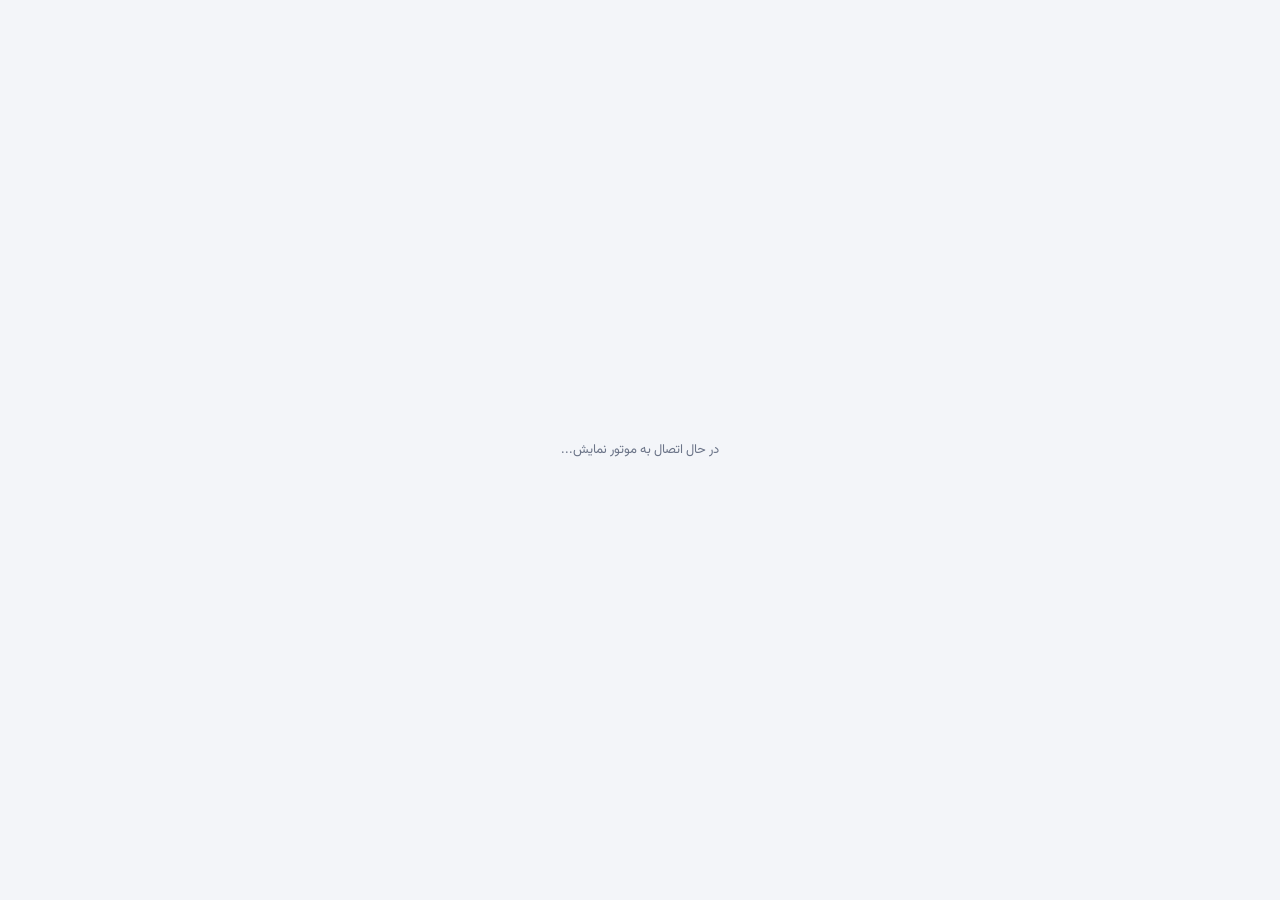
==== ui/index.html @ f5e1e078 "Replace browser confirms with Persian dialogs" ====
<!DOCTYPE html>
<html lang="fa" dir="rtl">
<head>
<meta charset="UTF-8">
<title>ارزیابی کیفیت عملکرد کارشناسان CRM</title>
<link rel="stylesheet" href="./styles.css">
<script src="./vendor/chart.umd.min.js"></script>
</head>
<body>
<div id="app">

  <div id="sidebar">
    <div class="brand">سامانه نوین
      <small>پلتفرم مدیریت و ارزیابی</small>
    </div>

    <div class="module-switcher" aria-label="ماژول‌های سامانه">
      <div class="module-caption"><span>ماژول فعال</span><small>تغییر محیط کاری</small></div>
      <button type="button" id="module-picker-trigger" class="module-picker-trigger"
              onclick="toggleModulePicker()" aria-haspopup="listbox" aria-expanded="false">
        <span class="module-icon">⚖️</span>
        <span class="module-copy">
          <strong>ارزیابی موارد</strong>
          <small>محیط فعال</small>
        </span>
        <span class="module-chevron">⌄</span>
      </button>
      <div id="module-picker-menu" class="module-picker-menu" role="listbox" aria-label="فهرست ماژول‌ها">
        <button type="button" class="module-option active" data-module="crm-quality" onclick="activateModule('crm-quality')">
          <span class="module-icon">⚖️</span>
          <span class="module-copy"><strong>ارزیابی موارد</strong><small>تحلیل Notes و Tasks</small></span>
          <span class="module-option-check">✓</span>
        </button>
        <button type="button" class="module-option planned" data-module="project-management"
                title="این ماژول در دست توسعه است" onclick="activateModule('project-management')">
          <span class="module-icon">📋</span>
          <span class="module-copy"><strong>مدیریت پروژه‌ها</strong><small>در دست توسعه</small></span>
          <span class="module-option-check">—</span>
        </button>
      </div>
    </div>

    <div class="module-menu active" data-module-menu="crm-quality">
      <div class="nav-section-title">تحلیل و گزارش</div>
      <div class="nav-item" data-page="dashboard">📊 داشبورد مدیریتی</div>
      <div class="nav-item" data-page="general">🔎 تحلیل کلی</div>
      <div class="nav-item" data-page="comparison">🔁 مقایسه دو دوره</div>
      <div class="nav-item" data-page="ranking">🏆 رتبه‌بندی کارشناسان</div>
      <div class="nav-item" data-page="cases">🗂 تحلیل موارد</div>
      <div class="nav-item" data-page="suspicious">⚠️ موارد نیازمند بررسی</div>
      <div class="nav-item" data-page="data-quality">🩺 سلامت داده CRM</div>
      <div class="nav-item" data-page="mgmt-report">📝 جمع‌بندی مدیریتی</div>
      <div class="nav-item" data-page="export">⬇️ Export</div>

      <div class="nav-section-title">تنظیمات</div>
      <div class="nav-item active" data-page="upload">📂 ورودی داده‌ها</div>
      <div class="nav-item" data-page="periods">🧭 آماده‌سازی و اجرای تحلیل</div>
      <div class="nav-item" data-page="expert-groups">👥 گروه‌بندی کارشناسان</div>
      <div class="nav-item" data-page="criteria" data-help="معیارها و نحوه محاسبه\n\nکاربرد: معیارهای ارزیابی را فعال یا غیرفعال می‌کند و وزن هر معیار را تعیین می‌کند.\n\nاثر روی نتیجه: معیار فعال در امتیاز نهایی وارد می‌شود؛ وزن بیشتر یعنی اثر بیشتر. معیار غیرفعال از محاسبه کنار گذاشته می‌شود.\n\nمثال: برای کیس‌های رفع مشکل می‌توانید «درک مسئله» و «تناسب راهکار» را فعال و وزن‌دهی کنید.\n\nنکته: تغییرات از تحلیل بعدی اعمال می‌شوند و نتیجه تحلیل قبلی را تغییر نمی‌دهند.">⚖️ معیارها و وزن‌ها</div>
      <div class="nav-item" data-page="analysis-rules" data-help="قواعد تحلیل و سلامت داده\n\nکاربرد: واژه‌ها، آستانه‌ها و بررسی‌های فنی اثرگذار بر تحلیل Rule-Based را تنظیم می‌کند.\n\nاثر روی نتیجه: واژه‌های انتخابی برای تشخیص مشکل، اقدام، نتیجه و ارجاع استفاده می‌شوند؛ آستانه‌ها امتیازدهی و شاخص سلامت داده را تغییر می‌دهند.\n\nمثال: حداقل طول Note یا فاصله زمانی غیرمنطقی Timeline را تغییر دهید.\n\nنکته: این بخش منطق تحلیل را کنترل می‌کند، نه تنظیمات اتصال CRM یا سرویس AI.">⚙️ قواعد تحلیل و سلامت داده</div>
      <div class="nav-item" data-page="suspicious-rules" data-help="قواعد موارد نیازمند بررسی\n\nکاربرد: مشخص می‌کند چه الگوهایی باعث می‌شوند یک Case برای بررسی بیشتر علامت‌گذاری شود.\n\nاثر روی نتیجه: قواعد فعال، فهرست «موارد نیازمند بررسی» را می‌سازند؛ با غیرفعال‌کردن یک قاعده، آن دلیل در تحلیل‌های بعدی استفاده نمی‌شود.\n\nمثال: Case بسته بدون رویداد، Task بدون توضیح یا اتصال مبهم Task به Case.\n\nنکته: علامت‌گذاری به معنی خطا یا تخلف قطعی نیست؛ فقط هشدار برای بررسی کارشناس است.">🧭 قواعد موارد نیازمند بررسی</div>
      <div class="nav-item" data-page="ai-settings">🤖 تنظیمات AI</div>
    </div>
    <div class="module-menu" data-module-menu="project-management">
      <div class="nav-section-title">مدیریت پروژه‌ها</div>
      <div class="module-empty-state">قابلیت‌های مدیریت پروژه‌ها در دست توسعه است.</div>
    </div>

    <div class="spacer"></div>
    <div class="status-pill" id="dataset-status">فایلی بارگذاری نشده است.</div>
    <button id="app-version" class="app-version-btn sidebar-version-btn" onclick="openChangelog()" title="مشاهده تاریخچه تغییرات">نگارش: —</button>
  </div>

  <div id="confirm-overlay" class="modal-overlay" style="display:none">
    <div class="card app-confirm-modal" role="dialog" aria-modal="true" aria-labelledby="confirm-title">
      <div class="app-confirm-icon">!</div>
      <h2 id="confirm-title">تأیید عملیات</h2>
      <div id="confirm-message" class="app-confirm-message"></div>
      <div class="app-confirm-actions">
        <button id="confirm-cancel" class="btn">انصراف</button>
        <button id="confirm-ok" class="btn primary">ادامه</button>
      </div>
    </div>
  </div>
  <div id="changelog-overlay" class="modal-overlay" style="display:none" onclick="if(event.target===this) closeChangelog()">
    <div class="card changelog-modal">
      <button class="modal-close" onclick="closeChangelog()" aria-label="بستن">×</button>
      <h2>تاریخچه تغییرات</h2>
      <div id="changelog-body"></div>
    </div>
  </div>

  <div id="criterion-guide-overlay" class="modal-overlay" style="display:none" onclick="if(event.target===this) closeCriterionGuide()">
    <div class="card criterion-guide-modal">
      <button class="modal-close" onclick="closeCriterionGuide()" aria-label="بستن">×</button>
      <div id="criterion-guide-body"></div>
    </div>
  </div>

  <!-- ==================================================== Case Detail Modal
       Modal مشترک در سطح کل اپ؛ از هر صفحه‌ای (تحلیل Caseها، Caseهای نیازمند
       بررسی، جزئیات کارشناس) قابل فراخوانی است تا جزئیات همیشه قابل‌مشاهده
       باشد، نه فقط وقتی صفحه «تحلیل Caseها» فعال است. -->
  <div id="case-modal-overlay" style="display:none;position:fixed;inset:0;background:rgba(20,26,36,.55);z-index:1500;
       align-items:flex-start;justify-content:center;padding:40px 20px;overflow-y:auto" onclick="if(event.target===this) closeCaseModal()">
    <div class="card" style="max-width:820px;width:100%;position:relative">
      <button onclick="closeCaseModal()" style="position:absolute;left:14px;top:14px;border:none;background:#eef0f4;
              width:28px;height:28px;border-radius:50%;cursor:pointer;font-size:14px">×</button>
      <h3 id="case-detail-title"></h3>
      <div id="case-detail-meta" style="font-size:12.5px;color:var(--muted);margin-bottom:10px"></div>
      <div id="case-detail-scenario-desc" style="margin-bottom:14px"></div>
      <div id="case-ai-actions" style="display:flex;gap:8px;align-items:center;margin-bottom:14px"></div>
      <div id="case-ai-error" class="err-box" style="display:none;margin-bottom:14px;white-space:pre-wrap"></div>
      <div id="case-ai-suggestions" style="margin-bottom:14px"></div>
      <div class="tabs">
        <div class="tab-btn active" data-tab="timeline" onclick="switchCaseTab('timeline')">Timeline</div>
        <div class="tab-btn" data-tab="breakdown" onclick="switchCaseTab('breakdown')">جزئیات امتیاز</div>
      </div>
      <div id="case-tab-timeline"><div class="timeline" id="case-timeline"></div></div>
      <div id="case-tab-breakdown" style="display:none">
        <div id="case-score-summary" class="grid cols-4" style="margin-bottom:14px"></div>
        <table><thead><tr><th>معیار</th><th>دسته</th><th>نوع</th><th>امتیاز</th><th>شواهد</th></tr></thead><tbody id="case-breakdown-body"></tbody></table>
      </div>
    </div>
  </div>

  <div id="boot-loading" style="display:flex;position:fixed;inset:0;background:#f3f5f9;color:#1f2733;z-index:1999;
       align-items:center;justify-content:center;text-align:center;direction:rtl;font-family:'Vazirmatn',Tahoma,sans-serif;">
    <div>
      <div style="font-size:13px;color:#6b7488">در حال اتصال به موتور نمایش...</div>
    </div>
  </div>

  <div id="boot-error" style="display:none;position:fixed;inset:0;background:#1f2733;color:#fff;z-index:2000;
       align-items:center;justify-content:center;text-align:center;padding:40px;direction:rtl;font-family:'Vazirmatn',Tahoma,sans-serif;overflow-y:auto;">
    <div style="max-width:600px;line-height:2.1;font-size:14px">
      <div style="font-size:34px;margin-bottom:14px">⚠️</div>
      <div style="font-weight:700;font-size:17px;margin-bottom:10px">اتصال به موتور نمایش برقرار نشد</div>
      <div>
        این معمولاً یکی از دو علت دارد: نسخه قدیمی Microsoft Edge WebView2، یا اجرای
        برنامه بدون دسترسی Administrator (حتی برای کاربرانی که عضو گروه Administrator
        هستند، ویندوز به‌طور پیش‌فرض دسترسی محدود می‌دهد مگر صریحاً درخواست شود).
      </div>
      <div style="margin-top:16px;text-align:right;background:rgba(255,255,255,.07);padding:14px 16px;border-radius:10px">
        <b>راه‌حل سریع —</b> این پنجره را کامل ببندید، روی <b>run.cmd</b> راست‌کلیک کنید و
        «Run as administrator» را بزنید (نگارش فعلی run.cmd این کار را خودش خودکار
        درخواست می‌کند؛ اگر باز هم این پیام را دیدید، دستی امتحان کنید).<br><br>
        <b>اگر مشکل ادامه داشت —</b> WebView2 Runtime را به آخرین نسخه به‌روزرسانی کنید:
        <ul style="margin:8px 0 4px 0;padding-right:20px">
          <li>اگر اینترنت دارید: روی لینک زیر کلیک کنید (نصب‌کننده کوچک آنلاین)</li>
          <li>اگر اینترنت شرکتی محدود است: عبارت «WebView2 Runtime Standalone Installer» را در گوگل جستجو و از سایت microsoft.com دانلود/نصب کنید (نسخه آفلاین کامل)</li>
        </ul>
        سپس کامپیوتر را Restart کنید و <b>run.cmd</b> را دوباره اجرا کنید.
      </div>
      <div style="margin-top:14px">
        <a href="https://developer.microsoft.com/en-us/microsoft-edge/webview2/" target="_blank"
           style="color:#8ecdf7;font-weight:700;text-decoration:underline">
          باز کردن صفحه دانلود WebView2 Runtime
        </a>
      </div>
      <div style="margin-top:8px;padding:10px;background:rgba(255,255,255,.1);border-radius:8px;font-size:12px;word-break:break-all;user-select:all">
        https://developer.microsoft.com/en-us/microsoft-edge/webview2/
      </div>
      <div style="margin-top:16px;display:flex;gap:10px;justify-content:center">
        <button onclick="location.reload()" style="padding:9px 18px;border-radius:8px;border:none;background:#2f80ed;color:#fff;font-family:inherit;font-size:13px;cursor:pointer">تلاش مجدد (بدون بستن برنامه)</button>
        <button onclick="navigator.clipboard.writeText('https://developer.microsoft.com/en-us/microsoft-edge/webview2/')" style="padding:9px 18px;border-radius:8px;border:1px solid rgba(255,255,255,.3);background:transparent;color:#fff;font-family:inherit;font-size:13px;cursor:pointer">کپی لینک</button>
      </div>
    </div>
  </div>

  <div id="main">
    <header class="app-topbar" aria-label="نوار ابزار اصلی">
      <div class="topbar-context">
        <span class="breadcrumb-root">سامانه نوین</span>
        <span class="breadcrumb-separator">/</span>
        <strong id="topbar-page-title">داشبورد</strong>
      </div>
      <div class="topbar-actions">
        <div class="period-switcher" role="group" aria-label="حالت بازه">
          <button type="button" class="period-pill active" onclick="showPage('dashboard')">نمای کلی</button>
          <button type="button" class="period-pill" onclick="showPage('comparison')">مقایسه دوره‌ها</button>
        </div>
        <span class="connection-status offline" title="داده‌ها از Snapshot محلی خوانده می‌شوند">
          <span class="status-dot"></span>
          آفلاین / Snapshot محلی
        </span>
      </div>
    </header>
    <!-- ============================================================ Upload -->
    <section class="page active" id="page-upload">
      <h1 class="page-title">بارگذاری فایل‌های Notes و Tasks</h1>
      <p class="page-sub">فایل‌های اکسپورت‌شده از Dynamics CRM را انتخاب کنید. برنامه ستون‌ها را به‌صورت خودکار شناسایی می‌کند.</p>

      <div class="grid cols-2">
        <div class="card">
          <h3>فایل Notes</h3>
          <div class="upload-box">
            <div>📄 فایل حاوی Note های مورد</div>
            <button class="btn primary" id="btn-file-notes" style="margin-top:12px" onclick="pickFile('notes')">انتخاب فایل...</button>
            <div class="file-name" id="notes-file-name">فایلی انتخاب نشده</div>
          </div>
        </div>
        <div class="card">
          <h3>فایل Tasks</h3>
          <div class="upload-box">
            <div>📄 فایل حاوی Task های کارشناسان</div>
            <button class="btn primary" id="btn-file-tasks" style="margin-top:12px" onclick="pickFile('tasks')">انتخاب فایل...</button>
            <div class="file-name" id="tasks-file-name">فایلی انتخاب نشده</div>
          </div>
        </div>
      </div>

      <div style="margin-top:18px">
        <button class="btn primary" id="btn-upload" onclick="doUpload()" disabled>پردازش و اعتبارسنجی فایل‌ها</button>
        <button class="btn" onclick="clearDataset()">پاک‌کردن داده بارگذاری‌شده</button>
      </div>

      <div class="card auto-input-card" style="margin-top:16px">
        <h3>بارگذاری خودکار هنگام اجرای برنامه</h3>
        <p class="page-sub">دو فایل Excel با نام‌های ثابت را در پوشه زیر قرار دهید تا در شروع برنامه خودکار بارگذاری شوند.</p>
        <div id="auto-input-info" class="muted-box">در حال بررسی پوشه ورودی...</div>
        <button class="btn" id="btn-auto-files" style="margin-top:10px" onclick="autoLoadDefaultFiles()">بازخوانی فایل‌های ورودی</button>
        <div id="file-source-disabled" class="muted-box" style="display:none;margin-top:10px">
          منبع فعال CRM است. برای استفاده از Excel ابتدا «فعال‌سازی ورود از فایل» را بزنید.
          <button class="btn" style="margin-top:8px" onclick="useFileSource()">فعال‌سازی ورود از فایل</button>
        </div>
      </div>

      <div class="card" style="margin-top:16px">
        <h3>اتصال خواندنی به Microsoft Dynamics 365</h3>
        <p class="page-sub">اطلاعات View انتخاب‌شده از CRM با حساب Windows فعلی خوانده می‌شود و هیچ تغییری در CRM ثبت نمی‌شود.</p>
        <div class="row">
          <div class="field"><label class="field-label">آدرس CRM</label><input id="crm-base-url" value="https://crm.baridsoft.ir"></div>
          <div class="field"><label class="field-label">سازمان</label><input id="crm-organization" value="Main"></div>
          <div class="field"><label class="field-label">نام کاربری CRM <span class="muted">(اختیاری)</span></label><input id="crm-username" autocomplete="username" placeholder="DOMAIN\username"></div>
          <div class="field"><label class="field-label">رمز عبور CRM <span class="muted">(ذخیره نمی‌شود)</span></label><input id="crm-password" type="password" autocomplete="current-password"></div>
          <div class="field">
            <label class="field-label">View موردنظر</label>
            <select id="crm-view-name">
              <option value="داشبورد مدیریت مورد های ثبت شده هلپدسک چهار ماه اخیر">داشبورد مدیریت مورد های ثبت شده هلپدسک چهار ماه اخیر (پیش‌فرض)</option>
            </select>
          </div>
        </div>
        <div id="crm-status" class="muted-box">وضعیت اتصال CRM هنوز بررسی نشده است.</div>
        <button class="btn" id="crm-load-views" onclick="loadCrmViews()">دریافت فهرست Viewها</button>
        <button class="btn" onclick="testCrmConnection()">آزمون اتصال</button>
        <button class="btn primary" onclick="syncCrmView()">دریافت داده از View</button>
        <label class="inline-check" style="margin-top:10px">
          <input id="crm-full-sync" type="checkbox">
          همگام‌سازی کامل (بررسی حذف‌شدن رکوردها)
        </label>
        <label class="inline-check" style="margin-top:8px">
          <input id="crm-related-activities" type="checkbox">
          دریافت Note و Taskهای وابسته هر مورد (کندتر؛ فقط در صورت نیاز فعال کنید)
        </label>
      </div>

      <div id="upload-result" style="margin-top:20px"></div>
    </section>

    <!-- =========================================================== Periods -->
    <section class="page" id="page-periods">
      <h1 class="page-title">انتخاب بازه‌های زمانی و اجرای تحلیل</h1>
      <p class="page-sub">دو دوره مستقل برای مقایسه انتخاب کنید (تاریخ‌ها شمسی است). فیلتر بر اساس تاریخ ثبت Note/Task انجام می‌شود.</p>

      <div class="analysis-flow">
        <div class="analysis-flow-step done"><b>۱</b><span>بارگذاری داده</span><small>از منوی بارگذاری</small></div>
        <div class="analysis-flow-line"></div>
        <div class="analysis-flow-step active"><b>۲</b><span>انتخاب موارد</span><small>کاهش حجم تحلیل</small></div>
        <div class="analysis-flow-line"></div>
        <div class="analysis-flow-step"><b>۳</b><span>تنظیم و اجرا</span><small>دوره و حالت تحلیل</small></div>
      </div>

      <div class="card case-selection-card" style="margin-top:14px">
        <div class="case-selection-heading">
          <div>
            <h3>مرحله ۲: انتخاب موارد</h3>
            <p class="page-sub">فقط موارد انتخاب‌شده تحلیل می‌شوند. پیش‌فرض همه موارد انتخاب شده‌اند.</p>
          </div>
          <div id="case-selection-count" class="case-selection-count">۰ مورد از ۰ مورد انتخاب شده</div>
        </div>
        <div class="case-selection-toolbar">
          <input id="case-selection-search" class="case-selection-search"
                 placeholder="جست‌وجوی شماره، عنوان، سرویس یا کارشناس..."
                 oninput="debouncedCaseSelectionSearch()">
          <button class="btn" onclick="selectAllCaseSelection()">انتخاب همه</button>
          <button class="btn" onclick="clearAllCaseSelection()">لغو همه</button>
        </div>
        <div class="case-selection-table-wrap">
          <table class="case-selection-table">
            <thead>
              <tr>
                <th class="case-selection-check"><input type="checkbox" id="case-selection-page-check" onchange="toggleCaseSelectionPage(this.checked)" title="انتخاب موارد این صفحه"></th>
                <th>شماره / عنوان</th>
                <th>سرویس</th>
                <th>کارشناس</th>
                <th>وضعیت</th>
                <th>Note</th>
                <th>Task</th>
              </tr>
            </thead>
            <tbody id="case-selection-body">
              <tr><td colspan="7" class="case-selection-empty">پس از بارگذاری داده‌ها، فهرست موارد اینجا نمایش داده می‌شود.</td></tr>
            </tbody>
          </table>
        </div>
        <div class="case-selection-pager">
          <button class="btn" onclick="caseSelectionPrev()">قبلی</button>
          <span id="case-selection-page">صفحه ۰ از ۰</span>
          <button class="btn" onclick="caseSelectionNext()">بعدی</button>
        </div>
      </div>

      <div class="muted-box" style="margin-bottom:14px">
        <b>منبع اطلاعات را انتخاب کنید:</b> می‌توانید از فایل‌های Excel استفاده کنید یا داده‌ها را مستقیماً از یک View در CRM دریافت نمایید.
      </div>
      <div class="grid cols-2">
        <div class="card">
          <h3>دوره اول</h3>
          <div class="row">
            <div class="field"><label class="field-label">از تاریخ</label><div id="p1-start-picker"></div></div>
            <div class="field"><label class="field-label">تا تاریخ</label><div id="p1-end-picker"></div></div>
          </div>
        </div>
        <div class="card">
          <h3>دوره دوم</h3>
          <div class="row">
            <div class="field"><label class="field-label">از تاریخ</label><div id="p2-start-picker"></div></div>
            <div class="field"><label class="field-label">تا تاریخ</label><div id="p2-end-picker"></div></div>
          </div>
        </div>
      </div>

      <div class="analysis-section-title">
        <span class="analysis-section-number">۳</span>
        <div><strong>تنظیم تحلیل و اجرا</strong><small>حالت تحلیل، بازه زمانی و گروه کارشناسان را مشخص کنید.</small></div>
      </div>

      <div class="card" style="margin-top:16px">
        <h3>محدوده تحلیل (اختیاری)</h3>
        <div class="field" style="max-width:340px">
          <label class="field-label">اجرا فقط برای یک گروه کارشناسان خاص</label>
          <select id="run-expert-group"><option value="">همه کارشناسان</option></select>
        </div>
        <div style="font-size:11.5px;color:var(--muted)">گروه‌ها را از منوی «گروه‌بندی کارشناسان» بسازید.</div>
      </div>

      <div class="card" style="margin-top:16px">
        <div id="date-bounds-hint" style="font-size:12.5px;color:var(--muted);margin-bottom:12px"></div>
        <div class="field" style="max-width:300px">
          <label class="field-label">حالت تحلیل</label>
          <select id="analysis-mode" onchange="toggleAnalysisMode()">
            <option value="comparison">مقایسه دوره‌ها</option>
            <option value="general">تحلیل کلی (کل Dataset)</option>
          </select>
        </div>
        <button class="btn primary" id="btn-run" onclick="runAnalysis()">اجرای تحلیل</button>
        <button class="btn" id="btn-rerun-ai" onclick="runAnalysis(true)" title="تحلیل AI موارد را دوباره اجرا می‌کند">تحلیل مجدد AI</button>
        <button class="btn danger" id="btn-cancel-analysis" onclick="cancelAnalysis()" style="display:none">لغو تحلیل</button>
        <div id="progress-area" style="margin-top:14px;display:none">
          <div id="progress-label" style="font-size:12.5px;color:var(--muted)"></div>
          <div class="progress-bar"><div id="progress-fill" style="width:0%"></div></div>
        </div>
        <div id="run-result" style="margin-top:12px"></div>
      </div>
    </section>

    <!-- ======================================================== General -->
    <section class="page" id="page-general">
      <h1 class="page-title">تحلیل کلی</h1>
      <p class="page-sub">کل Dataset فعلی با همان Rule Engine، Scoring، Evidence، N/A، Coverage و Confidence تحلیل می‌شود.</p>
      <div id="general-empty" class="empty-state">هنوز تحلیل کلی اجرا نشده است.</div>
      <div id="general-content" style="display:none">
        <div class="grid cols-3">
          <div class="card kpi"><div class="label">امتیاز کلی</div><div class="value" id="general-score">—</div></div>
          <div class="card kpi"><div class="label">تعداد موارد</div><div class="value" id="general-count">—</div></div>
          <div class="card kpi"><div class="label">شاخص سلامت داده</div><div class="value" id="general-health">—</div></div>
        </div>
        <div class="card" style="margin-top:16px"><h3>امتیاز دسته‌ها</h3><div id="general-categories" class="chip-list"></div></div>
      </div>
    </section>

    <!-- =================================================== Expert Groups -->
    <section class="page" id="page-expert-groups">
      <h1 class="page-title">گروه‌بندی کارشناسان</h1>
      <p class="page-sub">کارشناسان را در گروه‌های دلخواه دسته‌بندی کنید. برای هر گروه مشخص کنید کارشناسان Help Desk هستند (ارزیابی بر اساس مورد) یا پشتیبانی فنی (ارزیابی بر اساس Task).</p>

      <div class="card" style="margin-bottom:16px" id="default-groups-card">
        <h3>گروه‌های پیش‌فرض</h3>
        <p style="font-size:12.5px;color:var(--muted);margin-top:-6px">پیشنهاد دو گروه «Help Desk» و «پشتیبانی فنی» بر اساس نام‌های داده‌شده، با تطبیق تقریبی روی نام‌های واقعی کارشناسان در داده بارگذاری‌شده.</p>
        <button class="btn primary" onclick="loadDefaultGroupSuggestions()">بررسی و ایجاد گروه‌های پیش‌فرض</button>
        <div id="default-groups-suggestions" style="margin-top:14px"></div>
      </div>

      <div class="card" style="margin-bottom:16px">
        <h3 id="group-form-title">ساخت گروه جدید</h3>
        <div class="row">
          <div class="field"><label class="field-label">نام گروه</label><input type="text" id="new-group-name" placeholder="مثلاً: تیم سطح یک"></div>
          <div class="field">
            <label class="field-label">واحد بررسی</label>
            <select id="new-group-unit">
              <option value="case">مورد (مثل Help Desk)</option>
              <option value="task">Task (مثل پشتیبانی فنی)</option>
            </select>
          </div>
        </div>
        <div class="field">
          <label class="field-label">جستجوی کارشناس</label>
          <input type="text" id="expert-search-box" placeholder="بخشی از نام را تایپ کنید..." oninput="filterExpertChecklist()">
        </div>
        <div class="field">
          <label class="field-label">انتخاب کارشناسان (از داده بارگذاری‌شده)</label>
          <div id="expert-checklist" style="max-height:260px;overflow-y:auto;border:1px solid var(--border);border-radius:8px;padding:10px">
            <span style="color:var(--muted);font-size:12.5px">ابتدا فایل‌ها را بارگذاری کنید.</span>
          </div>
        </div>
        <button class="btn primary" onclick="saveNewExpertGroup()">ذخیره گروه</button>
        <button class="btn" id="cancel-edit-group-btn" style="display:none" onclick="cancelEditGroup()">انصراف از ویرایش</button>
      </div>

      <div class="card">
        <h3>گروه‌های موجود</h3>
        <div id="expert-groups-list" style="display:flex;flex-direction:column;gap:10px"></div>
      </div>
    </section>


    <!-- ========================================================== Criteria -->
    <section class="page" id="page-criteria">
      <h1 class="page-title">معیارهای ارزیابی و وزن‌ها</h1>
      <p class="page-sub">معیارها را فعال/غیرفعال و وزن آن‌ها را تنظیم کنید.</p>
      <div class="warn-box">تغییرات این صفحه ذخیره می‌شوند ولی روی نتیجه فعلی روی صفحه اثر نمی‌گذارند؛ برای اعمال تغییرات باید از صفحه «بازه‌های زمانی و اجرا»، تحلیل را دوباره اجرا کنید.</div>

      <div class="card" style="margin-bottom:16px">
        <h3>نسبت Objective / AI در Final Score</h3>
        <div class="row" style="max-width:420px">
          <div class="field"><label class="field-label">سهم Rule-Based (Objective)</label><input type="number" id="ratio-objective" min="0" max="1" step="0.05"></div>
          <div class="field"><label class="field-label">سهم AI</label><input type="number" id="ratio-ai" min="0" max="1" step="0.05"></div>
          <div class="field"><button class="btn primary" onclick="saveRatio()">ذخیره</button></div>
        </div>
      </div>

      <div id="criteria-list"></div>
      <div class="card" style="margin-top:20px">
        <h3>پروفایل ارزیابی بر اساس Service</h3>
        <p style="font-size:12px;color:var(--muted)">مقادیر Service یا کلمات تشخیصی را وارد کنید. معیارهای انتخاب‌نشده برای آن پروفایل N/A می‌شوند.</p>
        <div id="evaluation-profiles-list"></div>
      </div>
      <button class="btn" onclick="resetCriteria()">بازگشت به تنظیمات پیش‌فرض</button>

      <div class="card" style="margin-top:24px;max-width:560px">
        <h3>Export / Import تنظیمات</h3>
        <p style="font-size:12.5px;color:var(--muted);margin-top:-6px">شامل معیارها، وزن‌ها، گروه‌های کارشناسان، و تنظیمات AI (به‌جز خود کلید API، به‌دلایل امنیتی).</p>
        <button class="btn primary" onclick="exportSettings()">Export تنظیمات</button>
        <div style="margin-top:14px">
          <label class="field-label">Import تنظیمات از فایل</label>
          <div class="row" style="align-items:center">
            <select id="import-mode" style="max-width:220px">
              <option value="merge">Merge (افزودن/به‌روزرسانی، بدون حذف)</option>
              <option value="replace">Replace (جایگزینی کامل گروه‌ها)</option>
            </select>
            <button class="btn" onclick="importSettings()">انتخاب فایل و Import</button>
          </div>
        </div>
        <div id="settings-io-result" style="margin-top:12px"></div>
      </div>
    </section>


    <!-- ======================================================== AI Settings -->
    <section class="page" id="page-ai-settings">
      <h1 class="page-title">تنظیمات هوش مصنوعی</h1>
      <p class="page-sub">AI کاملاً اختیاری است؛ در صورت غیرفعال بودن، تحلیل فقط بر اساس Rule Engine انجام می‌شود.</p>

      <div class="card" style="max-width:640px">
        <div class="field">
          <label class="field-label">انتخاب سریع مدل آماده</label>
          <select id="ai-preset" onchange="applyAiPreset()">
            <option value="">انتخاب کنید...</option>
          </select>
          <div id="ai-preset-note" style="font-size:11.5px;color:var(--muted);margin-top:5px"></div>
        </div>
        <div class="field">
          <label class="field-label">فعال بودن تحلیل AI</label>
          <select id="ai-enabled"><option value="false">غیرفعال</option><option value="true">فعال</option></select>
        </div>
        <div class="field">
          <label class="field-label">Provider</label>
          <select id="ai-provider">
            <option value="openai">OpenAI</option>
            <option value="custom">سازگار با OpenAI (Custom Endpoint / Local)</option>
            <option value="gemini">Google Gemini</option>
          </select>
        </div>
        <div class="row">
          <div class="field"><label class="field-label">Model</label><input type="text" id="ai-model" placeholder="gpt-4o-mini"></div>
          <div class="field"><label class="field-label">Base URL (برای OpenAI/Custom)</label><input type="text" id="ai-base-url" placeholder="https://api.openai.com/v1"></div>
        </div>
        <div class="field">
          <label class="field-label">API Key <span id="ai-key-masked" style="color:var(--muted)"></span></label>
          <input type="password" id="ai-api-key" placeholder="برای تغییر کلید، مقدار جدید را وارد کنید">
        </div>
        <div class="row">
          <div class="field"><label class="field-label">Temperature</label><input type="number" id="ai-temperature" min="0" max="1" step="0.1"></div>
          <div class="field"><label class="field-label">Max Tokens</label><input type="number" id="ai-max-tokens" step="50"></div>
          <div class="field"><label class="field-label">Batch Size</label><input type="number" id="ai-batch-size" step="1"></div>
        </div>
        <button class="btn primary" onclick="saveAiSettings()">ذخیره تنظیمات</button>
        <button class="btn" onclick="testAi()">تست اتصال</button>
        <button class="btn" onclick="deleteAiKey()">حذف کلید ذخیره‌شده</button>
        <div id="ai-test-result" style="margin-top:12px"></div>
      </div>
    </section>

    <!-- ========================================================= Dashboard -->
    <section class="page" id="page-dashboard">
      <h1 class="page-title">داشبورد مدیریتی</h1>
      <p class="page-sub">نمای کلی از حجم داده، سلامت داده و روند کیفیت بین دو دوره.</p>
      <div id="dashboard-empty" class="empty-state">هنوز تحلیلی اجرا نشده است. از منوی «بازه‌های زمانی و اجرا» شروع کنید.</div>
      <div id="dashboard-content" style="display:none">
        <div class="grid cols-4" id="dashboard-kpis"></div>
        <div class="grid cols-2" style="margin-top:16px">
          <div class="card"><h3>مقایسه دسته‌های کیفیت (دوره ۱ / دوره ۲)</h3><canvas id="chart-categories" height="220"></canvas></div>
          <div class="card"><h3>روند امتیاز کلی</h3><canvas id="chart-overall" height="220"></canvas></div>
        </div>
      </div>
    </section>

    <!-- ======================================================= Comparison -->
    <section class="page" id="page-comparison">
      <h1 class="page-title">مقایسه دو دوره</h1>
      <div id="comparison-empty" class="empty-state">هنوز تحلیلی اجرا نشده است.</div>
      <div id="comparison-content" style="display:none">
        <div class="card" style="margin-bottom:16px" id="comparison-narrative"></div>
        <div class="grid cols-2">
          <div class="card">
            <h3>بر اساس دسته‌بندی</h3>
            <table><thead><tr><th>دسته</th><th>دوره اول</th><th>دوره دوم</th><th>تغییر</th></tr></thead><tbody id="comparison-cat-body"></tbody></table>
          </div>
          <div class="card">
            <h3>بر اساس معیار</h3>
            <table><thead><tr><th>معیار</th><th>دوره اول</th><th>دوره دوم</th><th>تغییر</th></tr></thead><tbody id="comparison-crit-body"></tbody></table>
          </div>
        </div>
      </div>
    </section>

    <!-- ========================================================== Ranking -->
    <section class="page" id="page-ranking">
      <h1 class="page-title">رتبه‌بندی کارشناسان</h1>
      <div id="ranking-empty" class="empty-state">هنوز تحلیلی اجرا نشده است.</div>
      <div id="ranking-content" style="display:none" class="card">
        <table>
          <thead><tr><th>کارشناس</th><th>دوره اول</th><th>دوره دوم</th><th>تغییر</th><th>وضعیت</th><th>تعداد مورد (دوره ۲)</th></tr></thead>
          <tbody id="ranking-body"></tbody>
        </table>
      </div>

      <div id="expert-detail-panel" style="display:none;margin-top:18px" class="card">
        <div style="display:flex;justify-content:space-between;align-items:center">
          <h3 id="expert-detail-title" style="margin:0"></h3>
          <button class="btn primary" onclick="exportExpertReport()">⬇️ Export گزارش این کارشناس</button>
        </div>
        <div id="expert-export-result" style="margin-top:8px"></div>
        <div class="grid cols-2" id="expert-detail-stats" style="margin-top:10px"></div>
        <div id="expert-feedback-box" style="display:none;margin-top:16px"></div>
        <h3 style="margin-top:16px">موارد دوره دوم (ضعیف‌ترین ابتدا)</h3>
        <table><thead><tr><th>شماره مورد</th><th>عنوان</th><th>Final Score</th></tr></thead><tbody id="expert-cases-body"></tbody></table>
      </div>
    </section>

    <!-- ============================================================ Cases -->
    <section class="page" id="page-cases">
      <h1 class="page-title">تحلیل موارد</h1>
      <div id="cases-empty" class="empty-state">هنوز تحلیلی اجرا نشده است.</div>
      <div id="cases-content" style="display:none">
        <div class="row" style="margin-bottom:12px;align-items:flex-end">
          <div class="field" style="max-width:160px">
            <label class="field-label">دوره</label>
            <select id="cases-period" onchange="loadCasesTable(0)">
              <option value="period2">دوره دوم</option>
              <option value="period1">دوره اول</option>
              <option value="all">همه دوره‌ها</option>
            </select>
          </div>
          <div class="field" style="max-width:220px">
            <label class="field-label">کارشناس</label>
            <select id="cases-expert-filter" onchange="loadCasesTable(0)"><option value="">همه کارشناسان</option></select>
          </div>
          <div class="field" style="max-width:220px">
            <label class="field-label">نوع مورد</label>
            <select id="cases-service-filter" onchange="loadCasesTable(0)"><option value="">همه انواع موارد</option></select>
          </div>
          <div class="field" style="max-width:220px">
            <label class="field-label">وضعیت تحلیل AI</label>
            <select id="cases-ai-status-filter" onchange="loadCasesTable(0)">
              <option value="">همه موارد</option>
              <option value="analyzed">فقط تحلیل‌شده با AI</option>
              <option value="unanalyzed">فقط تحلیل‌نشده با AI</option>
            </select>
          </div>
          <div class="field" style="max-width:240px">
            <label class="field-label">Status Reason (چند انتخابی)</label>
            <div class="multi-filter" id="cases-status-filter-wrap">
              <button type="button" class="multi-filter-button" onclick="toggleMultiFilter('cases-status-filter-wrap')">انتخاب وضعیت‌ها</button>
              <div class="multi-filter-menu">
                <div id="cases-status-options"></div>
                <button type="button" class="multi-filter-clear" onclick="clearCasesStatusFilter()">Clear All</button>
              </div>
            </div>
          </div>
          <div class="field" style="max-width:240px">
            <label class="field-label">جستجوی شماره مورد</label>
            <input type="text" id="cases-number-search" placeholder="بخشی از شماره را وارد کنید..." oninput="debouncedCasesSearch()">
          </div>
          <div style="flex:1"></div>
        </div>
        <div class="card">
          <table>
            <thead id="cases-table-head"><tr><th>شماره مورد</th><th>عنوان</th><th>کارشناس</th><th>Note</th><th>Task</th><th>Objective</th><th>AI</th><th>Final</th></tr></thead>
            <tbody id="cases-table-body"></tbody>
          </table>
          <div style="display:flex;justify-content:space-between;align-items:center;margin-top:12px">
            <span id="cases-page-info" style="font-size:12px;color:var(--muted)"></span>
            <div>
              <button class="btn" onclick="casesPrev()">قبلی</button>
              <button class="btn" onclick="casesNext()">بعدی</button>
            </div>
          </div>
        </div>
      </div>
    </section>

    <section class="page" id="page-analysis-rules">
      <h1 class="page-title">قواعد تحلیل و سلامت داده</h1>
      <p class="page-sub">قواعد و آستانه‌های اثرگذار بر خروجی Rule-Based و شاخص سلامت داده را انتخاب و تنظیم کنید.</p>
      <div id="analysis-rules-list"></div>
      <div style="margin-top:14px"><button class="btn primary" onclick="saveAnalysisRules()">ذخیره قواعد</button><button class="btn" onclick="loadAnalysisRules()">بازخوانی تنظیمات</button></div>
      <div id="analysis-rules-result" style="margin-top:12px"></div>
    </section>

    <section class="page" id="page-suspicious-rules">
      <h1 class="page-title">قواعد موارد نیازمند بررسی</h1>
      <p class="page-sub">دلایل علامت‌گذاری Caseها را بر اساس نیاز خود فعال یا غیرفعال کنید. تغییر این قواعد روی تحلیل‌های بعدی اعمال می‌شود.</p>
      <div id="suspicious-rules-list"></div>
      <div style="margin-top:14px">
        <button class="btn primary" onclick="saveSuspiciousRules()">ذخیره قواعد</button>
        <button class="btn" onclick="loadSuspiciousRules()">بازخوانی تنظیمات</button>
      </div>
      <div id="suspicious-rules-result" style="margin-top:12px"></div>
    </section>

    <!-- ======================================================= Suspicious -->
    <section class="page" id="page-suspicious">
      <h1 class="page-title">موارد نیازمند بررسی</h1>
      <p class="page-sub">موارد دارای الگوی غیرعادی، مستقل از دوره زمانی انتخاب‌شده.</p>
      <div id="suspicious-empty" class="empty-state">هنوز تحلیلی اجرا نشده است.</div>
      <div id="suspicious-content" style="display:none">
        <div class="row" style="margin-bottom:12px;align-items:flex-end">
          <div class="field" style="max-width:220px">
            <label class="field-label">کارشناس</label>
            <select id="suspicious-expert-filter" onchange="loadSuspicious()"><option value="">همه کارشناسان</option></select>
          </div>
          <div class="field" style="max-width:220px">
            <label class="field-label">نوع مورد</label>
            <select id="suspicious-service-filter" onchange="loadSuspicious()"><option value="">همه انواع موارد</option></select>
          </div>
          <div class="field" style="max-width:280px">
            <label class="field-label">دلیل (چند انتخابی)</label>
            <div class="multi-filter" id="suspicious-reason-filter-wrap">
              <button type="button" class="multi-filter-button" onclick="toggleMultiFilter('suspicious-reason-filter-wrap')">انتخاب دلایل</button>
              <div class="multi-filter-menu">
                <div id="suspicious-reason-options"></div>
                <button type="button" class="multi-filter-clear" onclick="clearSuspiciousReasonFilter()">Clear All</button>
              </div>
            </div>
          </div>
          <div class="field" style="max-width:280px">
            <label class="field-label">جستجوی شماره مورد</label>
            <input type="text" id="suspicious-number-search" placeholder="بخشی از شماره را وارد کنید..." oninput="filterSuspiciousTable()">
          </div>
        </div>
        <div class="card">
          <table><thead><tr><th>شماره مورد</th><th>عنوان</th><th>نوع مورد</th><th>دلایل</th></tr></thead><tbody id="suspicious-body"></tbody></table>
        </div>
      </div>
    </section>

    <!-- ===================================================== Data Quality -->
    <section class="page" id="page-data-quality">
      <h1 class="page-title">سلامت داده CRM</h1>
      <p class="page-sub">مستقل از عملکرد کارشناسان؛ کیفیت خام داده ثبت‌شده در CRM را می‌سنجد.</p>
      <div id="dq-empty" class="empty-state">هنوز تحلیلی اجرا نشده است.</div>
      <div id="dq-content" style="display:none">
        <div class="card" style="margin-bottom:16px">
          <div class="kpi"><div class="label">شاخص کلی سلامت داده</div><div class="value" id="dq-index">-</div></div>
        </div>
        <div class="card">
          <table><thead><tr><th>بررسی</th><th>امتیاز سلامت</th><th>تعداد مورد مشکل‌دار</th><th>توضیح</th></tr></thead><tbody id="dq-body"></tbody></table>
        </div>
      </div>
    </section>

    <!-- ==================================================== Mgmt Report -->
    <section class="page" id="page-mgmt-report">
      <h1 class="page-title">جمع‌بندی مدیریتی</h1>
      <div id="mgmt-empty" class="empty-state">هنوز تحلیلی اجرا نشده است.</div>
      <div id="mgmt-content" style="display:none">
        <div class="card" style="margin-bottom:16px"><h3>وضعیت کلی</h3><p id="mgmt-status"></p></div>
        <div class="grid cols-2">
          <div class="card"><h3>مهم‌ترین نقاط قوت</h3><div class="chip-list" id="mgmt-strengths"></div></div>
          <div class="card"><h3>مهم‌ترین نقاط ضعف</h3><div class="chip-list" id="mgmt-weaknesses"></div></div>
          <div class="card"><h3>بیشترین بهبود</h3><ul id="mgmt-improved"></ul></div>
          <div class="card"><h3>بیشترین افت</h3><ul id="mgmt-declined"></ul></div>
        </div>
        <div class="card" style="margin-top:16px"><h3>مهم‌ترین مشکلات ثبت اطلاعات</h3><div class="chip-list" id="mgmt-data-issues"></div></div>
        <div class="card" style="margin-top:16px"><h3>پیشنهادهای بهبود</h3><ul id="mgmt-recs"></ul></div>
      </div>
    </section>

    <!-- ========================================================== Export -->
    <section class="page" id="page-export">
      <h1 class="page-title">خروجی گزارش</h1>
      <p class="page-sub">خروجی اکسل شامل تمام شیت‌های تحلیلی است. Export PDF در نسخه فعلی پیاده‌سازی نشده (به بخش README مراجعه کنید).</p>
      <div class="card" style="max-width:520px">
        <button class="btn primary" onclick="exportExcel()">Export گزارش کامل (Excel)</button>
        <div style="margin-top:14px">
          <label class="field-label">Export یک جدول به CSV</label>
          <select id="csv-table-select">
            <option value="cases">تحلیل موارد</option>
            <option value="experts">Expert Analysis</option>
            <option value="criteria">Criteria Scores</option>
            <option value="comparison">Period Comparison</option>
            <option value="data_quality">Data Quality</option>
            <option value="ai_analysis">AI Analysis</option>
            <option value="suspicious">موارد نیازمند بررسی</option>
          </select>
          <button class="btn" style="margin-top:10px" onclick="exportCsv()">Export CSV</button>
        </div>
        <div id="export-result" style="margin-top:14px"></div>
      </div>
    </section>

  </div>
</div>

<div class="toast-container" id="toast-container"></div>

<script src="./app.js"></script>
</body>
</html>
---- ui/styles.css ----
@font-face {
  font-family: 'Vazirmatn';
  src: url('./fonts/Vazirmatn-Regular.woff2') format('woff2');
  font-weight: 400;
  font-display: swap;
}
@font-face {
  font-family: 'Vazirmatn';
  src: url('./fonts/Vazirmatn-Medium.woff2') format('woff2');
  font-weight: 500;
  font-display: swap;
}
@font-face {
  font-family: 'Vazirmatn';
  src: url('./fonts/Vazirmatn-Bold.woff2') format('woff2');
  font-weight: 700;
  font-display: swap;
}

:root {
  --bg: #f3f5f9;
  --panel: #ffffff;
  --border: #e2e6ee;
  --text: #1f2733;
  --muted: #6b7488;
  --primary: #1f4e78;
  --primary-light: #eaf1f8;
  --accent: #2f80ed;
  --good: #1e9e6a;
  --warn: #d98c14;
  --bad: #d64545;
  --sidebar-w: 258px;
  --radius: 12px;
}

* { box-sizing: border-box; }

html, body {
  margin: 0;
  padding: 0;
  height: 100%;
  background: var(--bg);
  color: var(--text);
  font-family: 'Vazirmatn', Tahoma, sans-serif;
  direction: rtl;
  font-size: 14px;
}

#app { display: flex; height: 100vh; overflow: hidden; }

/* ---------------------------------------------------------------- Sidebar */
#sidebar {
  width: var(--sidebar-w);
  background: linear-gradient(180deg, #16324a, #1f4e78);
  color: #eaf1f8;
  display: flex;
  flex-direction: column;
  flex-shrink: 0;
  padding: 14px 0 10px;
  overflow: hidden;
}
#sidebar .brand {
  padding: 0 18px 13px 18px;
  font-weight: 700;
  font-size: 15px;
  border-bottom: 1px solid rgba(255,255,255,.12);
  margin-bottom: 8px;
  line-height: 1.6;
}
#sidebar .brand small { display:block; font-weight:400; opacity:.75; font-size:11px; margin-top:4px;}
.module-switcher {
  margin: 0 12px 5px;
  padding: 8px;
  border: 1px solid rgba(255,255,255,.15);
  border-radius: 14px;
  background: rgba(8,22,35,.24);
  box-shadow: inset 0 1px 0 rgba(255,255,255,.05);
  flex: 0 0 auto;
}
.module-caption, .module-menu-label {
  font-size: 10px;
  opacity: .55;
}
.module-caption {
  display: flex;
  justify-content: space-between;
  align-items: center;
  padding: 0 4px 7px;
}
.module-caption small { font-size: 9px; opacity: .7; }
.module-switcher { position: relative; }
.module-picker-trigger {
  width: 100%;
  display: flex;
  align-items: center;
  gap: 8px;
  padding: 8px;
  border: 1px solid rgba(142,205,247,.38);
  border-radius: 9px;
  color: inherit;
  background: rgba(255,255,255,.13);
  font: inherit;
  text-align: right;
  cursor: pointer;
}
.module-picker-trigger:hover,
.module-picker-trigger[aria-expanded="true"] {
  background: rgba(255,255,255,.2);
}
.module-picker-trigger .module-chevron {
  margin-right: auto;
  font-size: 17px;
  color: #bfe4fb;
}
.module-picker-menu {
  position: absolute;
  right: 8px;
  left: 8px;
  top: calc(100% - 1px);
  z-index: 30;
  display: none;
  padding: 5px;
  border: 1px solid rgba(142,205,247,.3);
  border-radius: 10px;
  background: #173b5c;
  box-shadow: 0 12px 28px rgba(3,12,22,.38);
}
.module-picker-menu.open { display: block; }
.module-option {
  width: 100%;
  display: flex;
  align-items: center;
  gap: 8px;
  padding: 7px;
  border: 1px solid transparent;
  border-radius: 8px;
  color: inherit;
  background: transparent;
  font: inherit;
  text-align: right;
  cursor: pointer;
}
.module-option:hover { background: rgba(255,255,255,.09); }
.module-option.active {
  border-color: rgba(142,205,247,.32);
  background: rgba(255,255,255,.14);
}
.module-option.planned { opacity: .62; }
.module-option-check {
  margin-right: auto;
  color: #9fd4f5;
  font-size: 12px;
}
.module-card {
  width: 100%;
  display: flex;
  align-items: center;
  gap: 8px;
  padding: 7px 8px;
  border: 1px solid transparent;
  border-radius: 9px;
  color: inherit;
  background: transparent;
  font: inherit;
  text-align: right;
  cursor: pointer;
}
.module-card + .module-card { margin-top: 4px; }
.module-card:hover { background: rgba(255,255,255,.07); }
.module-card.active {
  background: linear-gradient(135deg, rgba(255,255,255,.18), rgba(255,255,255,.08));
  border-color: rgba(142,205,247,.35);
  box-shadow: 0 4px 12px rgba(4,15,27,.14);
}
.module-card.planned { opacity: .58; cursor: not-allowed; }
.module-chevron {
  color: rgba(255,255,255,.55);
  font-size: 19px;
  line-height: 1;
  transition: transform .15s ease;
}
.module-card.active .module-chevron {
  color: #fff;
  transform: translateX(-2px);
}
.module-icon {
  width: 27px;
  height: 27px;
  display: inline-flex;
  align-items: center;
  justify-content: center;
  flex: 0 0 27px;
  border-radius: 8px;
  background: rgba(255,255,255,.1);
  font-size: 15px;
}
.module-copy {
  min-width: 0;
  display: flex;
  flex-direction: column;
  line-height: 1.35;
}
.module-copy strong { font-size: 11.5px; font-weight: 600; }
.module-copy small { margin-top: 2px; font-size: 9.5px; opacity: .72; }
.module-menu-label {
  padding: 7px 18px 0;
  display: flex;
  justify-content: space-between;
  align-items: center;
}
.module-menu-label b {
  padding: 2px 7px;
  border-radius: 10px;
  background: rgba(142,205,247,.16);
  color: #bfe4fb;
  font-size: 9px;
  font-weight: 500;
}
.module-menu { display: none; }
.module-menu.active { display: block; }
.module-menu-header {
  margin: 7px 12px 2px;
  padding: 7px 9px;
  display: flex;
  align-items: center;
  gap: 8px;
  border-bottom: 1px solid rgba(255,255,255,.1);
}
.module-menu-header > span:last-child {
  min-width: 0;
  display: flex;
  flex-direction: column;
  line-height: 1.35;
}
.module-menu-header strong { font-size: 11.5px; font-weight: 600; }
.module-menu-header small { margin-top: 2px; font-size: 9.5px; opacity: .62; }
.module-menu-icon {
  width: 26px;
  height: 26px;
  display: inline-flex;
  align-items: center;
  justify-content: center;
  border-radius: 7px;
  background: rgba(255,255,255,.1);
  font-size: 14px;
}
.module-empty-state {
  margin: 10px 18px;
  padding: 10px;
  border: 1px dashed rgba(255,255,255,.25);
  border-radius: 8px;
  color: rgba(234,241,248,.72);
  font-size: 11px;
  line-height: 1.7;
}
.nav-item {
  padding: 8px 18px;
  cursor: pointer;
  font-size: 12.5px;
  opacity: .85;
  border-right: 3px solid transparent;
  display: flex;
  align-items: center;
  gap: 8px;
  white-space: nowrap;
}
.nav-item:hover { background: rgba(255,255,255,.06); opacity: 1; }
.sidebar-help-tooltip {
  position: fixed;
  z-index: 10000;
  direction: rtl;
  white-space: pre-line;
  text-align: right;
  line-height: 1.85;
  font-size: 12px;
  color: #0f172a;
  background: #ffffff;
  border: 1px solid #cbd5e1;
  border-radius: 10px;
  padding: 12px 14px;
  box-shadow: 0 10px 28px rgba(15, 23, 42, .22);
  pointer-events: none;
  animation: sidebarHelpIn .14s ease-out;
}
@keyframes sidebarHelpIn { from { opacity: 0; transform: translateY(4px); } to { opacity: 1; transform: translateY(0); } }

.nav-item.active {
  background: rgba(255,255,255,.1);
  border-right-color: var(--accent);
  opacity: 1;
  font-weight: 500;
}
.nav-item.analysis-nav {
  opacity: .48;
}
.nav-badge {
  display: inline-flex;
  min-width: 18px;
  height: 18px;
  align-items: center;
  justify-content: center;
  margin-right: 6px;
  border-radius: 9px;
  background: #d9534f;
  color: #fff;
  font-size: 10px;
  font-weight: 700;
}
.nav-section-title {
  padding: 10px 18px 3px 18px;
  font-size: 11px;
  opacity: .55;
}
#sidebar .spacer { flex: 1; }
#sidebar .status-pill {
  margin: 10px 18px;
  padding: 8px 10px;
  background: rgba(255,255,255,.08);
  border-radius: 8px;
  font-size: 11.5px;
  line-height: 1.7;
  flex: 0 0 auto;
}
.app-toolbar {
  height: 44px;
  flex: 0 0 44px;
  display: flex;
  align-items: center;
  justify-content: flex-start;
  padding: 0 28px;
  border-bottom: 1px solid var(--border);
  background: rgba(255,255,255,.78);
}
.app-version-btn {
  padding: 5px 10px;
  border: 0;
  background: transparent;
  color: var(--primary);
  font: inherit;
  font-size: 12px;
  font-weight: 500;
  cursor: pointer;
  border-radius: 6px;
}
.app-version-btn:hover { background: var(--primary-light); text-decoration: underline; }
.sidebar-version-btn {
  align-self: stretch;
  margin: 8px 18px 0;
  color: #eaf1f8;
  text-align: center;
  background: rgba(255,255,255,.08);
  flex: 0 0 auto;
  margin-bottom: 10px;
}
.sidebar-version-btn:hover {
  background: rgba(255,255,255,.16);
  text-decoration: underline;
}

/* ------------------------------------------------------- Case selection */
.case-selection-heading {
  display: flex;
  align-items: flex-start;
  justify-content: space-between;
  gap: 16px;
}
.case-selection-heading h3 { margin-bottom: 4px; }
.case-selection-heading .page-sub { margin: 0; }
.case-selection-count {
  flex: 0 0 auto;
  padding: 7px 10px;
  border-radius: 8px;
  background: var(--primary-light);
  color: var(--primary);
  font-size: 11.5px;
  white-space: nowrap;
}
.case-selection-toolbar {
  display: flex;
  align-items: center;
  gap: 8px;
  margin: 14px 0 10px;
}
.case-selection-search {
  min-width: 220px;
  flex: 1;
  height: 34px;
  padding: 0 10px;
  border: 1px solid var(--border);
  border-radius: 8px;
  background: #fff;
  color: var(--text);
  font: inherit;
  font-size: 12px;
}
.case-selection-table-wrap {
  max-height: 330px;
  overflow: auto;
  border: 1px solid var(--border);
  border-radius: 8px;
}
.case-selection-table {
  width: 100%;
  min-width: 700px;
  border-collapse: collapse;
  font-size: 11.5px;
}
.case-selection-table th,
.case-selection-table td {
  padding: 8px 9px;
  border-bottom: 1px solid var(--border);
  text-align: right;
  vertical-align: middle;
}
.case-selection-table th {
  position: sticky;
  top: 0;
  z-index: 1;
  background: #f7f9fc;
  color: var(--muted);
  font-weight: 500;
}
.case-selection-table tr:last-child td { border-bottom: 0; }
.case-selection-table tr:hover td { background: #fbfcfe; }
.case-selection-table td strong,
.case-selection-table td small {
  display: block;
}
.case-selection-table td small {
  max-width: 250px;
  margin-top: 2px;
  color: var(--muted);
  overflow: hidden;
  text-overflow: ellipsis;
  white-space: nowrap;
}
.case-selection-check {
  width: 38px;
  text-align: center !important;
}
.case-selection-check input { accent-color: var(--accent); }
.case-selection-empty {
  padding: 22px !important;
  color: var(--muted);
  text-align: center !important;
}
.case-selection-pager {
  display: flex;
  align-items: center;
  justify-content: center;
  gap: 12px;
  margin-top: 10px;
  color: var(--muted);
  font-size: 11.5px;
}
.analysis-flow {
  display: flex;
  align-items: center;
  gap: 8px;
  margin: 14px 0 2px;
  padding: 10px 12px;
  border: 1px solid var(--border);
  border-radius: 10px;
  background: #fff;
}
.analysis-flow-step {
  display: flex;
  align-items: center;
  gap: 7px;
  color: var(--muted);
  font-size: 11.5px;
}
.analysis-flow-step b,
.analysis-section-number {
  width: 23px;
  height: 23px;
  display: inline-flex;
  align-items: center;
  justify-content: center;
  flex: 0 0 23px;
  border-radius: 50%;
  background: #eef1f6;
  color: var(--muted);
  font-size: 11px;
}
.analysis-flow-step span { font-weight: 500; }
.analysis-flow-step small {
  display: block;
  color: var(--muted);
  font-size: 9.5px;
}
.analysis-flow-step.active { color: var(--primary); }
.analysis-flow-step.active b {
  background: var(--primary);
  color: #fff;
}
.analysis-flow-step.done b {
  background: #e4f5ed;
  color: var(--good);
}
.analysis-flow-line {
  width: 34px;
  height: 1px;
  background: var(--border);
}
.analysis-section-title {
  display: flex;
  align-items: center;
  gap: 9px;
  margin: 18px 0 -3px;
  color: var(--primary);
}
.analysis-section-title > div {
  display: flex;
  flex-direction: column;
  gap: 2px;
}
.analysis-section-title strong { font-size: 13px; }
.analysis-section-title small {
  color: var(--muted);
  font-size: 11px;
}
.analysis-section-number {
  background: var(--primary);
  color: #fff;
}
.dataset-summary {
  display: flex;
  align-items: center;
  justify-content: space-between;
  min-height: 44px;
  margin: 0 0 16px;
  padding: 9px 16px;
  border: 1px solid var(--border);
  border-radius: 10px;
  background: var(--panel);
  color: var(--muted);
  box-shadow: 0 2px 8px rgba(31,39,51,.04);
}
.dataset-summary-label { font-size: 12.5px; }
.dataset-summary strong {
  color: var(--primary);
  font-size: 17px;
  font-weight: 700;
}

.modal-overlay {
.app-confirm-modal { width: min(480px, calc(100vw - 32px)); padding: 24px 26px 20px; text-align: center; direction: rtl; border: 1px solid var(--border); box-shadow: 0 18px 50px rgba(15, 23, 42, .22); animation: ui-modal-in .2s ease-out; }
.app-confirm-icon { width: 34px; height: 34px; margin: 0 auto 10px; display: grid; place-items: center; border-radius: 50%; background: #eef2ff; color: var(--accent); font-weight: 800; }
.app-confirm-modal h2 { margin: 0 0 14px; color: var(--text); font-size: 17px; }
.app-confirm-message { white-space: pre-line; line-height: 2; color: var(--muted); font-size: 13px; text-align: center; }
.app-confirm-actions { display: flex; justify-content: center; gap: 10px; margin-top: 22px; }
.app-confirm-actions .btn { min-width: 104px; } body.modal-open { overflow: hidden; }

  position: fixed;
  inset: 0;
  z-index: 1600;
  display: flex;
  align-items: flex-start;
  justify-content: center;
  padding: 40px 20px;
  overflow-y: auto;
  background: rgba(20,26,36,.55);
}
.changelog-modal {
  width: min(620px, calc(100vw - 36px));
  position: relative;
  max-height: calc(100vh - 48px);
  overflow-y: auto;
  padding: 20px 22px;
}
.changelog-modal h2 { margin: 0 0 4px 0; }
.modal-close {
  position: absolute;
  left: 14px;
  top: 14px;
  width: 30px;
  height: 30px;
  border: 0;
  border-radius: 50%;
  background: #eef0f4;
  color: var(--text);
  cursor: pointer;
  font-size: 18px;
}
.changelog-entry {
  padding: 2px 0 14px;
  margin: 0 0 14px;
  border-bottom: 1px solid var(--border);
}
.changelog-entry:last-child { border-bottom: 0; margin-bottom: 0; padding-bottom: 0; }
.changelog-entry-head {
  display: flex;
  align-items: center;
  justify-content: space-between;
  gap: 12px;
}
.changelog-entry h3 { margin: 0; font-size: 14px; }
.changelog-entry ul { margin: 7px 0 0 0; padding-right: 20px; line-height: 1.8; font-size: 12.5px; }
.criterion-guide-modal {
  width: min(800px, 100%);
  position: relative;
  max-height: calc(100vh - 80px);
  overflow-y: auto;
}
.criterion-guide-modal h2 { margin: 6px 0; font-size: 20px; }
.guide-kicker { color: var(--accent); font-size: 12px; margin-bottom: 8px; }
.guide-description { color: var(--muted); line-height: 1.9; margin-top: 0; }
.guide-section { border-top: 1px solid var(--border); padding: 13px 0 2px; }
.guide-section h3 { margin: 0 0 5px; font-size: 14px; }
.guide-section p { margin: 0; line-height: 2; white-space: pre-line; }

/* ------------------------------------------------------------------ Main */
#main { flex: 1; overflow-y: auto; padding: 22px 28px 60px 28px; }
.page { display: none; }
.page.active { display: block; }

h1.page-title { font-size: 19px; margin: 0 0 4px 0; font-weight: 700; }
p.page-sub { color: var(--muted); margin: 0 0 20px 0; font-size: 13px; }

.grid { display: grid; gap: 16px; }
.grid.cols-2 { grid-template-columns: 1fr 1fr; }
.grid.cols-3 { grid-template-columns: repeat(3, 1fr); }
.grid.cols-4 { grid-template-columns: repeat(4, 1fr); }

.card {
  background: var(--panel);
  border: 1px solid var(--border);
  border-radius: var(--radius);
  padding: 18px;
}
.card h3 { margin: 0 0 12px 0; font-size: 14.5px; font-weight: 700; }
.card h3 .sub { font-weight: 400; color: var(--muted); font-size: 11.5px; }

.kpi { padding: 16px 18px; }
.kpi .label { color: var(--muted); font-size: 12px; margin-bottom: 6px; }
.kpi .value { font-size: 24px; font-weight: 700; }
.kpi .value.small { font-size: 18px; }
.kpi .delta { font-size: 12px; margin-top: 6px; }
.delta.up { color: var(--good); }
.delta.down { color: var(--bad); }
.delta.flat { color: var(--muted); }

table { width: 100%; border-collapse: collapse; font-size: 13px; }
table th, table td { padding: 9px 10px; text-align: right; border-bottom: 1px solid var(--border); }
table th { color: var(--muted); font-weight: 500; font-size: 12px; background: #fafbfd; position: sticky; top:0; }
table tbody tr:hover { background: var(--primary-light); cursor: default; }
table tbody tr.clickable { cursor: pointer; }

.badge { display: inline-block; padding: 3px 9px; border-radius: 20px; font-size: 11.5px; font-weight: 500; }
.badge.good { background: #e5f6ee; color: var(--good); }
.badge.warn { background: #fdf2e2; color: var(--warn); }
.badge.bad { background: #fbe9e9; color: var(--bad); }
.badge.muted { background: #eef0f4; color: var(--muted); }

.btn {
  display: inline-flex; align-items: center; gap: 6px;
  padding: 9px 16px; border-radius: 8px; border: 1px solid var(--border);
  background: #fff; color: var(--text); font-family: inherit; font-size: 13px;
  cursor: pointer; font-weight: 500;
}
.btn:hover { background: #f5f7fa; }
.btn.primary { background: var(--primary); color: #fff; border-color: var(--primary); }
.btn.primary:hover { background: #16324a; }
.btn.ghost { background: transparent; border-color: transparent; color: var(--accent); padding: 6px 8px;}
.btn:disabled { opacity: .5; cursor: not-allowed; }

input[type=text], input[type=number], input[type=password], input[type=datetime-local], select, textarea {
  font-family: inherit; padding: 8px 10px; border: 1px solid var(--border); border-radius: 8px;
  font-size: 13px; width: 100%; background: #fff; color: var(--text);
}
label.field-label { display:block; font-size: 12px; color: var(--muted); margin-bottom: 5px; }
.field { margin-bottom: 14px; }
.row { display: flex; gap: 14px; align-items: flex-end; }
.row > * { flex: 1; }

.upload-box {
  border: 1.5px dashed var(--border); border-radius: var(--radius); padding: 26px;
  text-align: center; background: #fafbfd;
}
.upload-box .file-name { font-size: 12.5px; color: var(--accent); margin-top: 8px; word-break: break-all; }

.progress-bar { height: 8px; background: #e6eaf0; border-radius: 6px; overflow: hidden; margin: 10px 0; }
.progress-bar > div { height: 100%; background: var(--accent); transition: width .3s; }
.crm-progress { margin: 10px 0 6px; height: 10px; }
.crm-progress-meta { font-size: 12px; color: var(--muted); }

.criteria-cat { margin-bottom: 18px; }
.crit-chip-wrap { display: flex; flex-wrap: wrap; gap: 8px; }
.crit-chip {
  display: inline-flex; align-items: center; gap: 7px;
  background: var(--primary-light); border: 1px solid #d3e2f0; color: var(--primary);
  padding: 6px 10px; border-radius: 20px; font-size: 12.5px; white-space: nowrap;
}
.crit-chip .crit-weight {
  cursor: pointer; text-decoration: underline dotted; text-underline-offset: 2px;
}
.crit-chip .crit-x {
  cursor: pointer; border: none; background: rgba(31,78,120,.12); color: var(--primary);
  width: 17px; height: 17px; border-radius: 50%; font-size: 12px; line-height: 1;
  display: flex; align-items: center; justify-content: center; padding: 0;
}
.crit-chip .crit-x:hover { background: var(--bad); color: #fff; }
.crit-guide-btn {
  width: 17px;
  height: 17px;
  padding: 0;
  border: 1px solid currentColor;
  border-radius: 50%;
  background: transparent;
  color: inherit;
  font-size: 11px;
  line-height: 15px;
  cursor: pointer;
}
.crit-guide-btn:hover { background: var(--accent); color: #fff; border-color: var(--accent); }
.crit-chip.ai-type { background: #f3edfb; border-color: #ddccf3; color: #6b3fa0; }
.crit-chip.ai-type .crit-x { background: rgba(107,63,160,.12); color: #6b3fa0; }

.crit-inactive-wrap { display: flex; flex-wrap: wrap; gap: 8px; margin-top: 10px; }
.crit-chip-inactive {
  display: inline-flex; align-items: center; gap: 7px; cursor: pointer;
  background: #eef0f4; border: 1px dashed #cfd5e0; color: var(--muted);
  padding: 6px 10px; border-radius: 20px; font-size: 12px;
}
.crit-chip-inactive:hover { background: #e4e8f0; color: var(--text); }
.crit-cat-header { display: flex; align-items: baseline; justify-content: space-between; margin-bottom: 10px; }
.crit-cat-header .cat-hint { font-size: 11px; color: var(--muted); }

.timeline { position: relative; padding-right: 22px; }
.timeline::before { content:''; position:absolute; right:6px; top:4px; bottom:4px; width:2px; background: var(--border); }
.timeline-item { position: relative; padding-bottom: 18px; }
.timeline-item::before {
  content:''; position:absolute; right:-22px; top:3px; width:10px; height:10px; border-radius:50%;
  background: var(--accent); border: 2px solid #fff; box-shadow: 0 0 0 1px var(--border);
}
.timeline-item.customer::before { background: var(--warn); }
.timeline-item .meta { font-size: 11.5px; color: var(--muted); margin-bottom: 3px; }
.timeline-item .text { background: var(--primary-light); padding: 10px 12px; border-radius: 8px; font-size: 13px; white-space: pre-wrap; }

.warn-box { background: #fdf2e2; border: 1px solid #f3dfb0; color: #7a5410; padding: 10px 14px; border-radius: 8px; font-size: 12.5px; margin-bottom: 10px; }
.err-box { background: #fbe9e9; border: 1px solid #f0c2c2; color: #8a2626; padding: 10px 14px; border-radius: 8px; font-size: 12.5px; margin-bottom: 10px; }
.ok-box { background: #e5f6ee; border: 1px solid #b9e6cf; color: #1e6b4a; padding: 10px 14px; border-radius: 8px; font-size: 12.5px; margin-bottom: 10px; }
.muted-box { background: #f5f7fa; border: 1px solid var(--border); color: var(--muted); padding: 10px 14px; border-radius: 8px; font-size: 12px; line-height: 1.8; }
.error-text { color: var(--bad); }
.btn.danger { background: #fff; border-color: #e5a4a4; color: var(--bad); }
.btn.danger:hover { background: #fbe9e9; }

.score-pill { font-weight: 700; font-size: 15px; }
.chip-list { display: flex; flex-wrap: wrap; gap: 6px; }
.chip { background: #eef0f4; padding: 3px 9px; border-radius: 20px; font-size: 11.5px; }

.tabs { display: flex; gap: 4px; border-bottom: 1px solid var(--border); margin-bottom: 16px; }
.tab-btn { padding: 9px 16px; cursor: pointer; font-size: 13px; color: var(--muted); border-bottom: 2px solid transparent; }
.tab-btn.active { color: var(--primary); border-bottom-color: var(--primary); font-weight: 500; }

.empty-state { text-align: center; padding: 60px 20px; color: var(--muted); }

::-webkit-scrollbar { width: 8px; height: 8px; }
::-webkit-scrollbar-thumb { background: #c7cedb; border-radius: 6px; }

.toast-container { position: fixed; bottom: 20px; left: 20px; z-index: 999; display:flex; flex-direction:column; gap:8px; }
.toast { padding: 10px 16px; border-radius: 8px; background: #16324a; color:#fff; font-size:12.5px; box-shadow: 0 4px 14px rgba(0,0,0,.15); }
.toast.error { background: var(--bad); }
.toast.success { background: var(--good); }

#p1-start-picker select, #p1-end-picker select, #p2-start-picker select, #p2-end-picker select {
  font-size: 12.5px; padding: 7px 6px;
}

.suggestion-row { display: flex; align-items: center; gap: 10px; padding: 7px 0; border-bottom: 1px solid var(--border); font-size: 12.5px; }
.suggestion-row .target { width: 150px; font-weight: 500; }
.suggestion-row select { flex: 1; }

.multi-filter { position: relative; }
.multi-filter-button { width: 100%; min-height: 34px; padding: 7px 10px; border: 1px solid var(--border); border-radius: 7px; background: #fff; color: var(--text); text-align: right; cursor: pointer; font-family: inherit; font-size: 12px; line-height: 1.5; }
.multi-filter-menu { display: none; position: absolute; z-index: 60; top: calc(100% + 4px); right: 0; left: 0; max-height: 220px; overflow-y: auto; padding: 8px; background: #fff; border: 1px solid var(--border); border-radius: 8px; box-shadow: 0 8px 24px rgba(0,0,0,.16); font-family: inherit; direction: rtl; }
.multi-filter.open .multi-filter-menu { display: block; }
.multi-filter-option { display: flex; align-items: flex-start; gap: 6px; padding: 5px 3px; font-family: inherit; font-size: 12px; line-height: 1.7; cursor: pointer; }
.multi-filter-option input { flex: 0 0 auto; margin: 4px 0 0; }
.multi-filter-clear { margin-top: 7px; border: 0; background: transparent; color: #b42318; cursor: pointer; font-family: inherit; font-size: 12px; }
.scenario-box { background: var(--primary-light); border-radius: 8px; padding: 10px 12px; font-size: 12.5px; white-space: pre-wrap; margin-bottom: 8px; }
.scenario-box .label { font-weight: 700; font-size: 11.5px; color: var(--primary); display: block; margin-bottom: 4px; }
details.input-source-details {
  margin: 14px 0;
  border: 1px solid var(--border);
  border-radius: 12px;
  background: var(--surface);
  overflow: hidden;
}

details.input-source-details > summary {
  cursor: pointer;
  list-style: none;
  padding: 15px 18px;
  font-size: 14px;
  font-weight: 700;
  color: var(--text);
  background: var(--surface-alt, #f6f8fb);
}

details.input-source-details > summary::-webkit-details-marker {
  display: none;
}

details.input-source-details > summary::before {
  content: '＋';
  display: inline-block;
  margin-left: 8px;
  color: var(--accent);
}

details.input-source-details[open] > summary::before {
  content: '－';
}

details.input-source-details > .card,
details.input-source-details > .grid {
  margin: 14px;
}
/* ==========================================================================
   MyBarid-AI Enterprise UI Refresh
   Offline-first, RTL, Linear / Shadcn-inspired visual layer.
   ========================================================================== */
:root {
  --bg: #f8fafc;
  --panel: #ffffff;
  --panel-subtle: #f8fafc;
  --border: #e2e8f0;
  --border-strong: #cbd5e1;
  --text: #0f172a;
  --muted: #64748b;
  --primary: #4f46e5;
  --primary-dark: #4338ca;
  --primary-light: #eef2ff;
  --accent: #0ea5e9;
  --good: #10b981;
  --warn: #f59e0b;
  --bad: #ef4444;
  --sidebar-w: 272px;
  --radius: 12px;
  --radius-sm: 8px;
  --shadow-xs: 0 1px 3px rgba(15, 23, 42, .05);
  --shadow-sm: 0 8px 24px rgba(15, 23, 42, .06);
  --focus-ring: 0 0 0 3px rgba(79, 70, 229, .16);
}

html, body {
  background: var(--bg);
  color: var(--text);
  font-family: 'Vazirmatn', Tahoma, sans-serif;
  font-feature-settings: "ss01";
  text-rendering: optimizeLegibility;
}
body { font-size: 13px; }
button, input, select, textarea { font-family: inherit; }
button:focus-visible, input:focus-visible, select:focus-visible,
textarea:focus-visible, .nav-item:focus-visible {
  outline: none;
  box-shadow: var(--focus-ring);
}
#app { background: var(--bg); }

#sidebar {
  background: linear-gradient(180deg, #1e3a5f 0%, #25527d 100%);
  border-left: 1px solid rgba(255,255,255,.08);
  padding: 18px 10px 12px;
  box-shadow: -1px 0 0 rgba(15,23,42,.08);
}
#sidebar .brand {
  padding: 2px 12px 18px;
  margin-bottom: 14px;
  border-bottom-color: rgba(255,255,255,.1);
  font-size: 15px;
}
#sidebar .brand small { color: #dbeafe; opacity: .9; }
.module-switcher {
  margin: 0 2px 16px;
  padding: 8px;
  border: 1px solid rgba(148,163,184,.22);
  background: rgba(8, 35, 62, .28);
  box-shadow: none;
}
.module-caption { padding: 2px 6px 8px; color: #dbeafe; }
.module-picker-trigger {
  min-height: 52px;
  padding: 9px 10px;
  background: rgba(255,255,255,.14);
  border-color: rgba(191,219,254,.5);
}
.module-picker-trigger:hover, .module-picker-trigger[aria-expanded="true"] {
  background: rgba(255,255,255,.22);
  border-color: #bfdbfe;
}
.module-picker-menu {
  right: 8px;
  left: 8px;
  padding: 6px;
  background: #244d75;
  border-color: rgba(191,219,254,.45);
}
.module-option { padding: 9px 8px; }
.module-option.active {
  background: rgba(255,255,255,.18);
  border-color: rgba(191,219,254,.55);
}
.module-menu { padding: 0 2px; }
.nav-section-title {
  margin: 16px 8px 7px;
  color: #dbeafe;
  font-size: 10px;
  font-weight: 600;
}
.nav-item {
  min-height: 38px;
  margin: 2px 0;
  padding: 9px 12px;
  border: 1px solid transparent;
  border-radius: 8px;
  color: #f1f5f9;
  font-size: 12px;
  transition: background .16s ease, color .16s ease, border-color .16s ease;
}
.nav-item:hover { color: #fff; background: rgba(255,255,255,.13); }
.nav-item.active {
  color: #fff;
  background: #2563a0;
  border-color: rgba(191,219,254,.62);
  box-shadow: 0 4px 12px rgba(8,35,62,.25);
}
.spacer { min-height: 22px; }
.status-pill {
  margin: 8px 4px 4px;
  padding: 10px 11px;
  background: rgba(255,255,255,.12);
  border: 1px solid rgba(191,219,254,.35);
  border-radius: 9px;
  color: #f1f5f9;
  text-align: center;
  font-size: 11px;
}
.sidebar-version-btn { color: #dbeafe !important; font-size: 10px !important; }

#main {
  position: relative;
  min-width: 0;
  padding: 0 28px 36px;
  overflow: auto;
}
.app-topbar {
  position: sticky;
  top: 0;
  z-index: 50;
  min-height: 68px;
  display: flex;
  align-items: center;
  justify-content: space-between;
  gap: 18px;
  margin: 0 -28px 26px;
  padding: 14px 28px;
  background: rgba(248,250,252,.9);
  border-bottom: 1px solid var(--border);
  backdrop-filter: blur(12px);
}
.topbar-context, .topbar-actions, .period-switcher {
  display: flex;
  align-items: center;
  gap: 10px;
}
.topbar-context { color: var(--muted); font-size: 12px; }
.topbar-context strong { color: var(--text); font-size: 14px; }
.breadcrumb-separator { color: #cbd5e1; }
.period-switcher {
  padding: 3px;
  background: #eef2f7;
  border: 1px solid var(--border);
  border-radius: 9px;
}
.period-pill {
  border: 0;
  border-radius: 7px;
  padding: 7px 11px;
  background: transparent;
  color: var(--muted);
  cursor: pointer;
  font-size: 11px;
}
.period-pill.active, .period-pill:hover {
  color: var(--primary-dark);
  background: #fff;
  box-shadow: var(--shadow-xs);
}
.connection-status {
  display: inline-flex;
  align-items: center;
  gap: 7px;
  color: var(--muted);
  font-size: 11px;
  white-space: nowrap;
}
.status-dot {
  width: 7px;
  height: 7px;
  display: inline-block;
  border-radius: 50%;
  background: var(--accent);
  box-shadow: 0 0 0 3px rgba(14,165,233,.12);
}

.page-title {
  margin: 0 0 7px;
  color: var(--text);
  font-size: clamp(20px, 2vw, 28px);
  font-weight: 700;
  letter-spacing: -.4px;
}
.page-sub { color: var(--muted); line-height: 1.9; }
.card {
  border: 1px solid var(--border);
  border-radius: var(--radius);
  background: var(--panel);
  box-shadow: var(--shadow-xs);
}
.card:hover { border-color: #d5dcef; }
.grid { gap: 16px; }
.btn {
  min-height: 36px;
  border: 1px solid var(--border-strong);
  border-radius: 8px;
  background: #fff;
  color: var(--text);
  box-shadow: var(--shadow-xs);
  transition: .16s ease;
}
.btn:hover { border-color: #a5b4fc; background: #f8faff; transform: translateY(-1px); }
.btn.primary { border-color: var(--primary); background: var(--primary); color: #fff; }
.btn.primary:hover { background: var(--primary-dark); border-color: var(--primary-dark); }
input, select, textarea {
  min-height: 38px;
  border: 1px solid var(--border);
  border-radius: 8px;
  background: #fff;
  color: var(--text);
}
input::placeholder { color: #94a3b8; }
label, .field-label { color: var(--muted); font-size: 11px; }

table {
  border: 1px solid var(--border);
  border-radius: var(--radius);
  border-collapse: separate;
  border-spacing: 0;
  overflow: hidden;
  background: #fff;
  box-shadow: var(--shadow-xs);
}
th {
  position: sticky;
  top: 0;
  z-index: 2;
  background: #f8fafc;
  color: #475569;
  border-bottom: 1px solid var(--border);
  font-weight: 600;
}
td, th { padding: 11px 12px; }
tbody tr { transition: background .12s ease; }
tbody tr:hover { background: #f8faff; }
tbody tr:nth-child(even) { background: #fcfdff; }
tbody tr:nth-child(even):hover { background: #f8faff; }
.badge {
  border: 1px solid transparent;
  border-radius: 999px;
  padding: 3px 8px;
  font-size: 10px;
  font-variant-numeric: tabular-nums;
}
.badge.good { color: #047857; background: #ecfdf5; border-color: #a7f3d0; }
.badge.warn { color: #b45309; background: #fffbeb; border-color: #fde68a; }
.badge.bad { color: #be123c; background: #fff1f2; border-color: #fecdd3; }
.badge.muted { color: #475569; background: #f1f5f9; border-color: #e2e8f0; }
.score, .metric-value, .kpi-value {
  font-variant-numeric: tabular-nums;
  font-feature-settings: "tnum", "ss01";
}

.modal-overlay {
  background: rgba(15,23,42,.42) !important;
  backdrop-filter: blur(4px);
  animation: ui-fade-in .16s ease-out;
}
.modal-overlay > .card {
  border-color: rgba(255,255,255,.7);
  box-shadow: 0 24px 70px rgba(15,23,42,.22);
  animation: ui-modal-in .2s ease-out;
}
.tabs { gap: 4px; border-bottom-color: var(--border); }
.tab-btn { border-radius: 7px 7px 0 0; color: var(--muted); }
.tab-btn.active {
  color: var(--primary-dark);
  border-bottom-color: var(--primary);
  background: var(--primary-light);
}
.timeline { border-right-color: #c7d2fe; }
.timeline-item { background: #f8fafc; border-color: var(--border); }
@keyframes ui-fade-in { from { opacity: 0; } to { opacity: 1; } }
@keyframes ui-modal-in { from { opacity: 0; transform: translateY(8px) scale(.99); } to { opacity: 1; transform: none; } }

@media (max-width: 1100px) {
  :root { --sidebar-w: 238px; }
  #main { padding-left: 20px; padding-right: 20px; }
  .app-topbar { margin-left: -20px; margin-right: -20px; padding-left: 20px; padding-right: 20px; }
  .connection-status { display: none; }
}
@media (max-width: 760px) {
  #app { display: block; overflow: auto; }
  #sidebar { width: 100%; min-height: auto; }
  #sidebar .spacer { display: none; }
  #main { overflow: visible; padding: 0 14px 28px; }
  .app-topbar { position: static; margin: 0 -14px 20px; padding: 12px 14px; }
  .topbar-context { display: none; }
  .topbar-actions { width: 100%; justify-content: flex-end; }
}
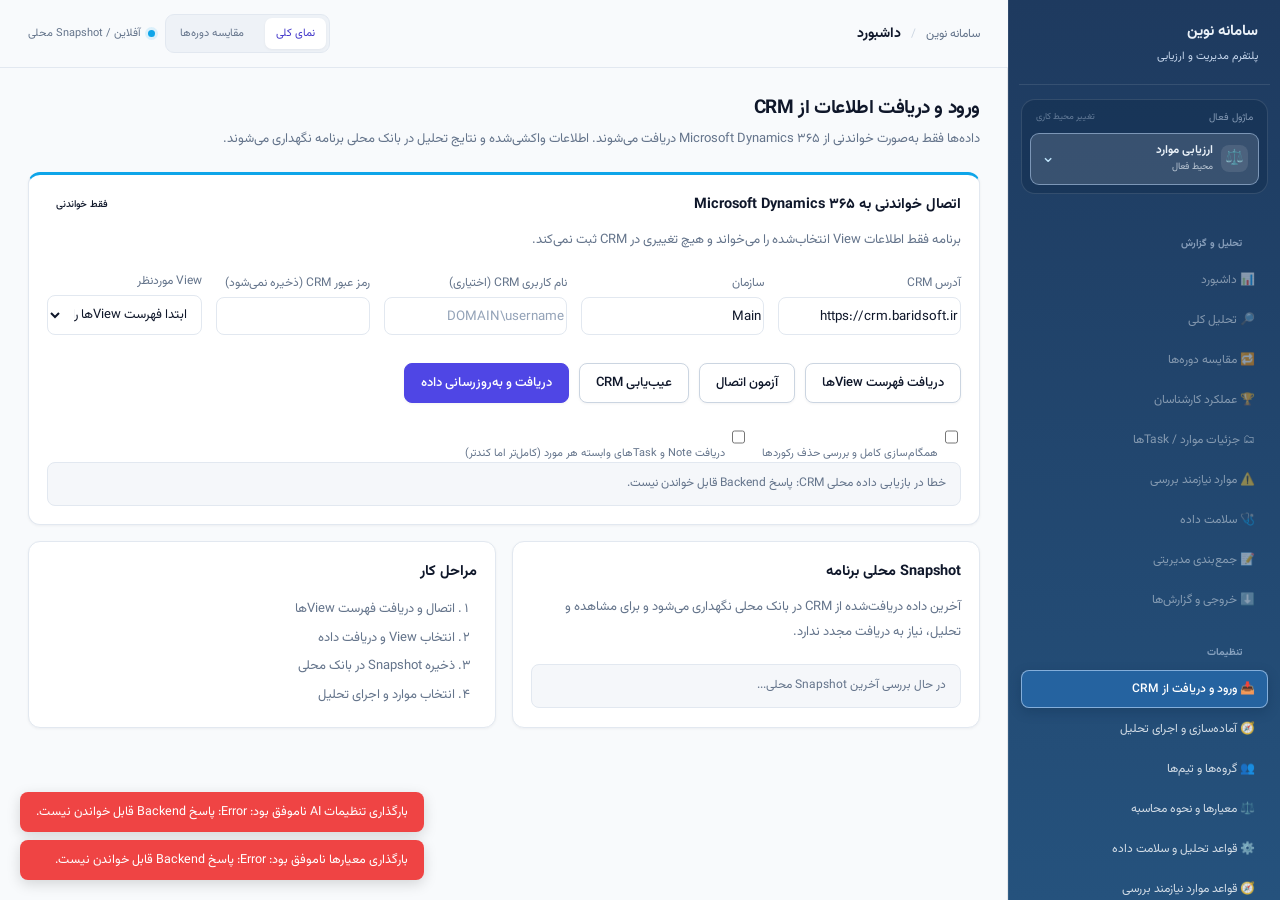
==== commit 35e79c11: "Persist CRM view selection in settings" ====
--- a/ui/index.html
+++ b/ui/index.html
@@ -53,7 +53,7 @@
       <div class="nav-item" data-page="export">⬇️ Export</div>
 
       <div class="nav-section-title">تنظیمات</div>
-      <div class="nav-item active" data-page="upload">📂 ورودی داده‌ها</div>
+      <div class="nav-item active" data-page="upload">📥 ورود و دریافت از CRM</div>
       <div class="nav-item" data-page="periods">🧭 آماده‌سازی و اجرای تحلیل</div>
       <div class="nav-item" data-page="expert-groups">👥 گروه‌بندی کارشناسان</div>
       <div class="nav-item" data-page="criteria" data-help="معیارها و نحوه محاسبه\n\nکاربرد: معیارهای ارزیابی را فعال یا غیرفعال می‌کند و وزن هر معیار را تعیین می‌کند.\n\nاثر روی نتیجه: معیار فعال در امتیاز نهایی وارد می‌شود؛ وزن بیشتر یعنی اثر بیشتر. معیار غیرفعال از محاسبه کنار گذاشته می‌شود.\n\nمثال: برای کیس‌های رفع مشکل می‌توانید «درک مسئله» و «تناسب راهکار» را فعال و وزن‌دهی کنید.\n\nنکته: تغییرات از تحلیل بعدی اعمال می‌شوند و نتیجه تحلیل قبلی را تغییر نمی‌دهند.">⚖️ معیارها و وزن‌ها</div>
@@ -67,7 +67,7 @@
     </div>
 
     <div class="spacer"></div>
-    <div class="status-pill" id="dataset-status">فایلی بارگذاری نشده است.</div>
+    <div class="status-pill" id="dataset-status">داده CRM هنوز دریافت نشده است.</div>
     <button id="app-version" class="app-version-btn sidebar-version-btn" onclick="openChangelog()" title="مشاهده تاریخچه تغییرات">نگارش: —</button>
   </div>
 
@@ -188,47 +188,17 @@
     </header>
     <!-- ============================================================ Upload -->
     <section class="page active" id="page-upload">
-      <h1 class="page-title">بارگذاری فایل‌های Notes و Tasks</h1>
-      <p class="page-sub">فایل‌های اکسپورت‌شده از Dynamics CRM را انتخاب کنید. برنامه ستون‌ها را به‌صورت خودکار شناسایی می‌کند.</p>
-
-      <div class="grid cols-2">
-        <div class="card">
-          <h3>فایل Notes</h3>
-          <div class="upload-box">
-            <div>📄 فایل حاوی Note های مورد</div>
-            <button class="btn primary" id="btn-file-notes" style="margin-top:12px" onclick="pickFile('notes')">انتخاب فایل...</button>
-            <div class="file-name" id="notes-file-name">فایلی انتخاب نشده</div>
-          </div>
-        </div>
-        <div class="card">
-          <h3>فایل Tasks</h3>
-          <div class="upload-box">
-            <div>📄 فایل حاوی Task های کارشناسان</div>
-            <button class="btn primary" id="btn-file-tasks" style="margin-top:12px" onclick="pickFile('tasks')">انتخاب فایل...</button>
-            <div class="file-name" id="tasks-file-name">فایلی انتخاب نشده</div>
-          </div>
-        </div>
-      </div>
-
-      <div style="margin-top:18px">
-        <button class="btn primary" id="btn-upload" onclick="doUpload()" disabled>پردازش و اعتبارسنجی فایل‌ها</button>
-        <button class="btn" onclick="clearDataset()">پاک‌کردن داده بارگذاری‌شده</button>
-      </div>
-
-      <div class="card auto-input-card" style="margin-top:16px">
-        <h3>بارگذاری خودکار هنگام اجرای برنامه</h3>
-        <p class="page-sub">دو فایل Excel با نام‌های ثابت را در پوشه زیر قرار دهید تا در شروع برنامه خودکار بارگذاری شوند.</p>
-        <div id="auto-input-info" class="muted-box">در حال بررسی پوشه ورودی...</div>
-        <button class="btn" id="btn-auto-files" style="margin-top:10px" onclick="autoLoadDefaultFiles()">بازخوانی فایل‌های ورودی</button>
-        <div id="file-source-disabled" class="muted-box" style="display:none;margin-top:10px">
-          منبع فعال CRM است. برای استفاده از Excel ابتدا «فعال‌سازی ورود از فایل» را بزنید.
-          <button class="btn" style="margin-top:8px" onclick="useFileSource()">فعال‌سازی ورود از فایل</button>
-        </div>
-      </div>
-
-      <div class="card" style="margin-top:16px">
-        <h3>اتصال خواندنی به Microsoft Dynamics 365</h3>
-        <p class="page-sub">اطلاعات View انتخاب‌شده از CRM با حساب Windows فعلی خوانده می‌شود و هیچ تغییری در CRM ثبت نمی‌شود.</p>
+      <h1 class="page-title">ورود و دریافت اطلاعات از CRM</h1>
+      <p class="page-sub">داده‌ها فقط به‌صورت خواندنی از Microsoft Dynamics 365 دریافت می‌شوند. اطلاعات واکشی‌شده و نتایج تحلیل در بانک محلی برنامه نگهداری می‌شوند.</p>
+
+      <div class="card crm-source-card">
+        <div class="section-heading-row">
+          <div>
+            <h3>اتصال خواندنی به Microsoft Dynamics 365</h3>
+            <p class="page-sub">برنامه فقط اطلاعات View انتخاب‌شده را می‌خواند و هیچ تغییری در CRM ثبت نمی‌کند.</p>
+          </div>
+          <span class="badge info">فقط خواندنی</span>
+        </div>
         <div class="row">
           <div class="field"><label class="field-label">آدرس CRM</label><input id="crm-base-url" value="https://crm.baridsoft.ir"></div>
           <div class="field"><label class="field-label">سازمان</label><input id="crm-organization" value="Main"></div>
@@ -237,25 +207,56 @@
           <div class="field">
             <label class="field-label">View موردنظر</label>
             <select id="crm-view-name">
-              <option value="داشبورد مدیریت مورد های ثبت شده هلپدسک چهار ماه اخیر">داشبورد مدیریت مورد های ثبت شده هلپدسک چهار ماه اخیر (پیش‌فرض)</option>
+              <option value="">ابتدا فهرست Viewها را از CRM دریافت کنید</option>
             </select>
           </div>
         </div>
+        <div class="crm-actions">
+          <button class="btn" id="crm-load-views" onclick="loadCrmViews()">دریافت فهرست Viewها</button>
+          <button class="btn" onclick="testCrmConnection()">آزمون اتصال</button>
+          <button class="btn" onclick="openCrmTroubleshoot()">عیب‌یابی CRM</button>
+          <button class="btn primary" onclick="syncCrmView()">دریافت و به‌روزرسانی داده</button>
+        </div>
+        <div class="crm-options">
+          <label class="inline-check"><input id="crm-full-sync" type="checkbox"> همگام‌سازی کامل و بررسی حذف رکوردها</label>
+          <label class="inline-check"><input id="crm-related-activities" type="checkbox"> دریافت Note و Taskهای وابسته هر مورد <span class="muted">(کامل‌تر اما کندتر)</span></label>
+        </div>
         <div id="crm-status" class="muted-box">وضعیت اتصال CRM هنوز بررسی نشده است.</div>
-        <button class="btn" id="crm-load-views" onclick="loadCrmViews()">دریافت فهرست Viewها</button>
-        <button class="btn" onclick="testCrmConnection()">آزمون اتصال</button>
-        <button class="btn primary" onclick="syncCrmView()">دریافت داده از View</button>
-        <label class="inline-check" style="margin-top:10px">
-          <input id="crm-full-sync" type="checkbox">
-          همگام‌سازی کامل (بررسی حذف‌شدن رکوردها)
-        </label>
-        <label class="inline-check" style="margin-top:8px">
-          <input id="crm-related-activities" type="checkbox">
-          دریافت Note و Taskهای وابسته هر مورد (کندتر؛ فقط در صورت نیاز فعال کنید)
-        </label>
-      </div>
-
+      </div>
+
+      <div class="grid cols-2 crm-local-status-grid">
+        <div class="card">
+          <h3>Snapshot محلی برنامه</h3>
+          <p class="page-sub">آخرین داده دریافت‌شده از CRM در بانک محلی نگهداری می‌شود و برای مشاهده و تحلیل، نیاز به دریافت مجدد ندارد.</p>
+          <div id="local-crm-snapshot-status" class="muted-box">در حال بررسی آخرین Snapshot محلی...</div>
+        </div>
+        <div class="card">
+          <h3>مراحل کار</h3>
+          <ol class="compact-steps">
+            <li>اتصال و دریافت فهرست Viewها</li>
+            <li>انتخاب View و دریافت داده</li>
+            <li>ذخیره Snapshot در بانک محلی</li>
+            <li>انتخاب موارد و اجرای تحلیل</li>
+          </ol>
+        </div>
+      </div>
       <div id="upload-result" style="margin-top:20px"></div>
+    </section>
+
+    <section class="page" id="page-crm-troubleshoot">
+      <h1 class="page-title">عیب‌یابی موقت اتصال CRM</h1>
+      <p class="page-sub">این صفحه فقط برای مشاهده‌ی دقیق مراحل پشت‌صحنه ساخته شده است و هیچ تغییری در CRM ایجاد نمی‌کند.</p>
+      <div class="card crm-debug-card">
+        <div class="section-heading-row">
+          <div>
+            <h3>وضعیت زنده همگام‌سازی</h3>
+            <p class="page-sub">زمان، مرحله، نوع همگام‌سازی و نتیجه‌ی هر درخواست در اینجا ثبت می‌شود.</p>
+          </div>
+          <button class="btn" onclick="showPage('upload')">بازگشت به اتصال CRM</button>
+        </div>
+        <div id="crm-debug-summary" class="muted-box">در حال دریافت وضعیت...</div>
+        <div id="crm-debug-events" class="crm-debug-events"></div>
+      </div>
     </section>
 
     <!-- =========================================================== Periods -->
@@ -311,9 +312,7 @@
         </div>
       </div>
 
-      <div class="muted-box" style="margin-bottom:14px">
-        <b>منبع اطلاعات را انتخاب کنید:</b> می‌توانید از فایل‌های Excel استفاده کنید یا داده‌ها را مستقیماً از یک View در CRM دریافت نمایید.
-      </div>
+      
       <div class="grid cols-2">
         <div class="card">
           <h3>دوره اول</h3>
@@ -411,7 +410,7 @@
         <div class="field">
           <label class="field-label">انتخاب کارشناسان (از داده بارگذاری‌شده)</label>
           <div id="expert-checklist" style="max-height:260px;overflow-y:auto;border:1px solid var(--border);border-radius:8px;padding:10px">
-            <span style="color:var(--muted);font-size:12.5px">ابتدا فایل‌ها را بارگذاری کنید.</span>
+            <span style="color:var(--muted);font-size:12.5px">ابتدا داده را از CRM دریافت کنید.</span>
           </div>
         </div>
         <button class="btn primary" onclick="saveNewExpertGroup()">ذخیره گروه</button>
--- a/ui/styles.css
+++ b/ui/styles.css
@@ -611,7 +611,7 @@
 .guide-section p { margin: 0; line-height: 2; white-space: pre-line; }
 
 /* ------------------------------------------------------------------ Main */
-#main { flex: 1; overflow-y: auto; padding: 22px 28px 60px 28px; }
+#main { flex: 1; min-width: 0; min-height: 0; overflow-y: auto; padding: 22px 28px 60px 28px; }
 .page { display: none; }
 .page.active { display: block; }
 
@@ -684,6 +684,11 @@
 .progress-bar > div { height: 100%; background: var(--accent); transition: width .3s; }
 .crm-progress { margin: 10px 0 6px; height: 10px; }
 .crm-progress-meta { font-size: 12px; color: var(--muted); }
+.crm-sync-title { display:flex; align-items:center; gap:8px; color:var(--text); }
+.crm-sync-operation { margin-top:6px; font-size:12px; color:var(--muted); }
+.crm-progress-help { color:var(--accent); margin-top:4px; }
+.crm-sync-spinner { width:12px; height:12px; border:2px solid rgba(79,70,229,.22); border-top-color:var(--accent); border-radius:50%; animation:crm-sync-spin .8s linear infinite; flex:0 0 auto; }
+@keyframes crm-sync-spin { to { transform:rotate(360deg); } }
 
 .criteria-cat { margin-bottom: 18px; }
 .crit-chip-wrap { display: flex; flex-wrap: wrap; gap: 8px; }
@@ -1121,3 +1126,22 @@
   .topbar-context { display: none; }
   .topbar-actions { width: 100%; justify-content: flex-end; }
 }
+
+.crm-source-card { border-top: 3px solid var(--accent); }
+.section-heading-row { display:flex; justify-content:space-between; align-items:flex-start; gap:16px; }
+.crm-actions { display:flex; flex-wrap:wrap; gap:10px; margin-top:14px; }
+.crm-options { display:flex; flex-wrap:wrap; gap:14px; margin-top:12px; }
+.crm-local-status-grid { margin-top:16px; }
+.compact-steps { margin:0; padding-right:22px; line-height:2.2; color:var(--muted); font-size:13px; }
+
+.crm-progress > div { min-width: 4%; background: linear-gradient(90deg, var(--accent), #60a5fa, var(--accent)); background-size: 200% 100%; animation: crm-progress-pulse 1.4s linear infinite; }
+@keyframes crm-progress-pulse { from { background-position: 0 0; } to { background-position: 200% 0; } }
+.crm-debug-card { margin-top: 8px; }
+.crm-debug-grid { display:grid; grid-template-columns:repeat(4,minmax(0,1fr)); gap:8px; margin-top:12px; font-size:12px; color:var(--muted); }
+.crm-debug-detail { margin-top:10px; color:var(--accent); font-size:13px; }
+.crm-debug-events { margin-top:14px; max-height:520px; overflow-y:auto; border:1px solid var(--border); border-radius:10px; background:var(--panel); }
+.crm-debug-event { display:flex; gap:14px; align-items:flex-start; padding:10px 12px; border-bottom:1px solid var(--border); font-size:12px; }
+.crm-debug-event:last-child { border-bottom:0; }
+.crm-debug-event time { direction:ltr; color:var(--muted); white-space:nowrap; font-variant-numeric:tabular-nums; }
+.crm-debug-event.error { color:var(--bad); background:rgba(239,68,68,.06); }
+@media (max-width:760px) { .crm-debug-grid { grid-template-columns:repeat(2,minmax(0,1fr)); } .crm-debug-event { flex-direction:column; gap:4px; } }
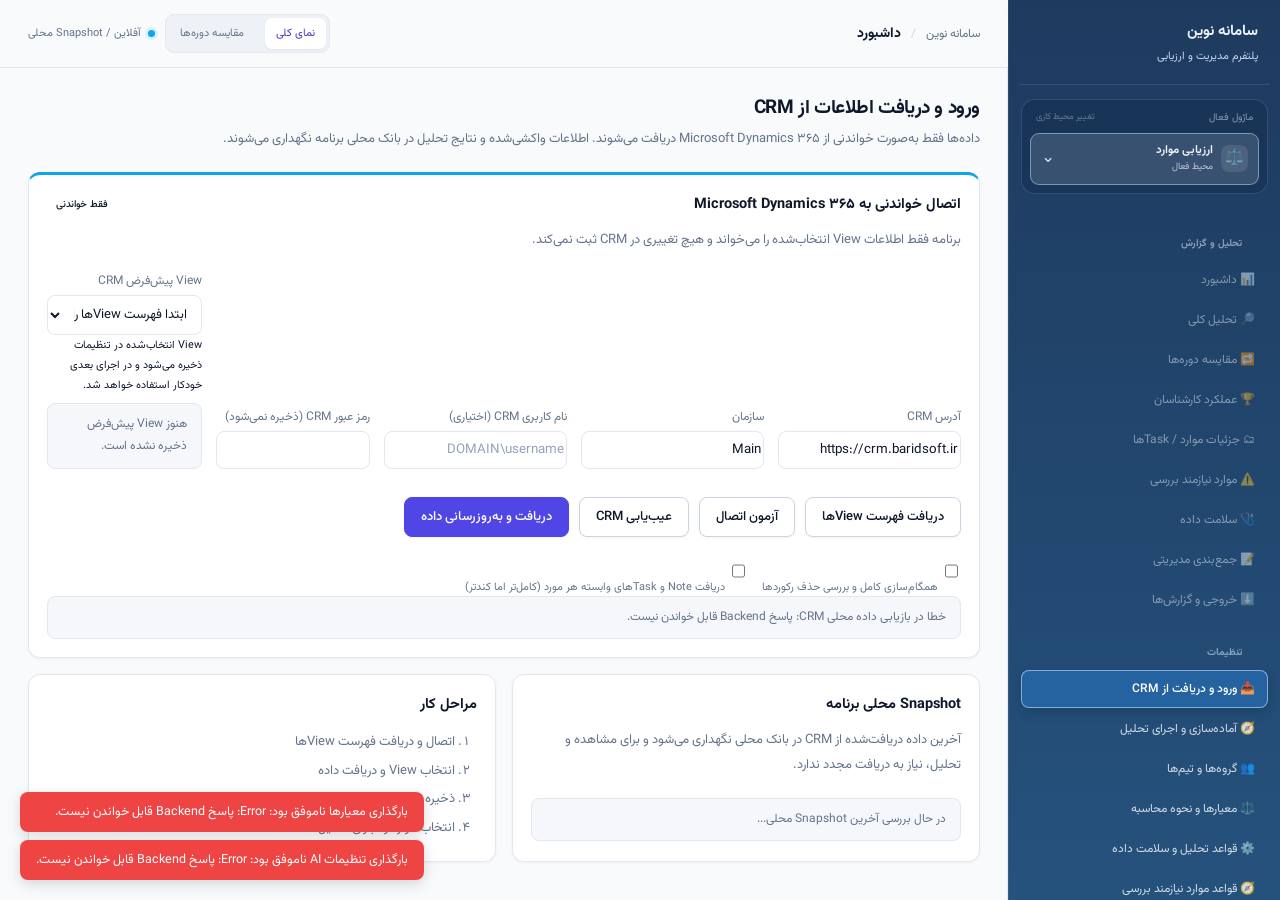
==== commit ecf717e9: "Persist selected CRM default view" ====
--- a/ui/index.html
+++ b/ui/index.html
@@ -205,10 +205,12 @@
           <div class="field"><label class="field-label">نام کاربری CRM <span class="muted">(اختیاری)</span></label><input id="crm-username" autocomplete="username" placeholder="DOMAIN\username"></div>
           <div class="field"><label class="field-label">رمز عبور CRM <span class="muted">(ذخیره نمی‌شود)</span></label><input id="crm-password" type="password" autocomplete="current-password"></div>
           <div class="field">
-            <label class="field-label">View موردنظر</label>
+            <label class="field-label">View پیش‌فرض CRM</label>
             <select id="crm-view-name">
               <option value="">ابتدا فهرست Viewها را از CRM دریافت کنید</option>
             </select>
+            <small class="muted">View انتخاب‌شده در تنظیمات ذخیره می‌شود و در اجرای بعدی خودکار استفاده خواهد شد.</small>
+            <div id="crm-selected-view-hint" class="muted-box" style="margin-top:8px">هنوز View پیش‌فرض ذخیره نشده است.</div>
           </div>
         </div>
         <div class="crm-actions">
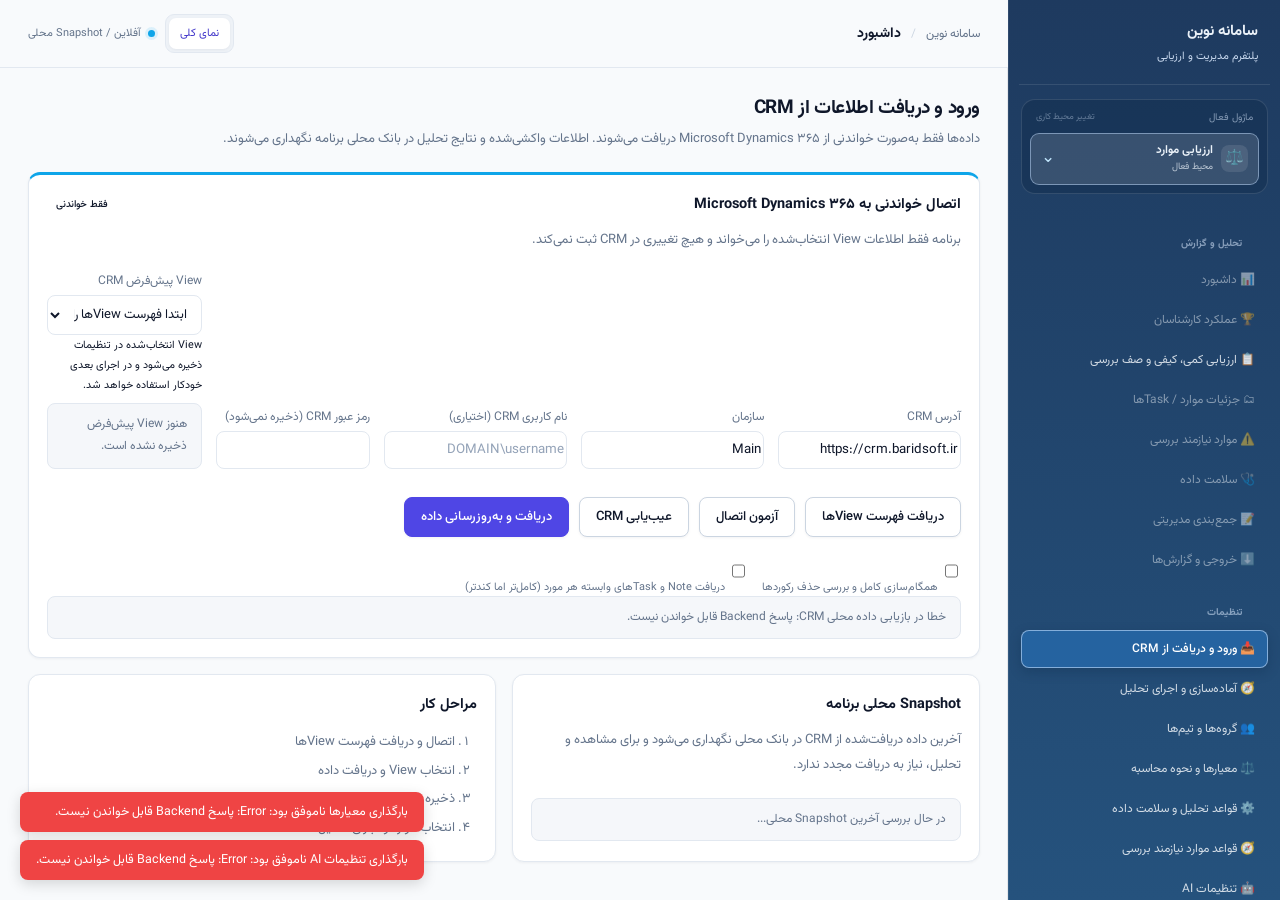
==== commit 27b14d8a: "1.9.97" ====
--- a/ui/index.html
+++ b/ui/index.html
@@ -1,5 +1,5 @@
 <!DOCTYPE html>
-<html lang="fa" dir="rtl">
+<html lang="fa-IR" dir="rtl">
 <head>
 <meta charset="UTF-8">
 <title>ارزیابی کیفیت عملکرد کارشناسان CRM</title>
@@ -43,14 +43,13 @@
     <div class="module-menu active" data-module-menu="crm-quality">
       <div class="nav-section-title">تحلیل و گزارش</div>
       <div class="nav-item" data-page="dashboard">📊 داشبورد مدیریتی</div>
-      <div class="nav-item" data-page="general">🔎 تحلیل کلی</div>
-      <div class="nav-item" data-page="comparison">🔁 مقایسه دو دوره</div>
-      <div class="nav-item" data-page="ranking">🏆 رتبه‌بندی کارشناسان</div>
+      <div class="nav-item" data-page="ranking">👥 حجم کار مرتبط با کارشناسان</div>
+      <div class="nav-item" data-page="management">📋 ارزیابی کمی، کیفی و صف بررسی</div>
       <div class="nav-item" data-page="cases">🗂 تحلیل موارد</div>
       <div class="nav-item" data-page="suspicious">⚠️ موارد نیازمند بررسی</div>
       <div class="nav-item" data-page="data-quality">🩺 سلامت داده CRM</div>
       <div class="nav-item" data-page="mgmt-report">📝 جمع‌بندی مدیریتی</div>
-      <div class="nav-item" data-page="export">⬇️ Export</div>
+      <div class="nav-item" data-page="export">⬇️ خروجی گزارش‌ها</div>
 
       <div class="nav-section-title">تنظیمات</div>
       <div class="nav-item active" data-page="upload">📥 ورود و دریافت از CRM</div>
@@ -178,7 +177,6 @@
       <div class="topbar-actions">
         <div class="period-switcher" role="group" aria-label="حالت بازه">
           <button type="button" class="period-pill active" onclick="showPage('dashboard')">نمای کلی</button>
-          <button type="button" class="period-pill" onclick="showPage('comparison')">مقایسه دوره‌ها</button>
         </div>
         <span class="connection-status offline" title="داده‌ها از Snapshot محلی خوانده می‌شوند">
           <span class="status-dot"></span>
@@ -264,7 +262,7 @@
     <!-- =========================================================== Periods -->
     <section class="page" id="page-periods">
       <h1 class="page-title">انتخاب بازه‌های زمانی و اجرای تحلیل</h1>
-      <p class="page-sub">دو دوره مستقل برای مقایسه انتخاب کنید (تاریخ‌ها شمسی است). فیلتر بر اساس تاریخ ثبت Note/Task انجام می‌شود.</p>
+      <p class="page-sub">موارد موردنظر را انتخاب کنید؛ ارزیابی بر تمام تاریخچه دریافت‌شده هر مورد انجام می‌شود.</p>
 
       <div class="analysis-flow">
         <div class="analysis-flow-step done"><b>۱</b><span>بارگذاری داده</span><small>از منوی بارگذاری</small></div>
@@ -314,23 +312,7 @@
         </div>
       </div>
 
-      
-      <div class="grid cols-2">
-        <div class="card">
-          <h3>دوره اول</h3>
-          <div class="row">
-            <div class="field"><label class="field-label">از تاریخ</label><div id="p1-start-picker"></div></div>
-            <div class="field"><label class="field-label">تا تاریخ</label><div id="p1-end-picker"></div></div>
-          </div>
-        </div>
-        <div class="card">
-          <h3>دوره دوم</h3>
-          <div class="row">
-            <div class="field"><label class="field-label">از تاریخ</label><div id="p2-start-picker"></div></div>
-            <div class="field"><label class="field-label">تا تاریخ</label><div id="p2-end-picker"></div></div>
-          </div>
-        </div>
-      </div>
+
 
       <div class="analysis-section-title">
         <span class="analysis-section-number">۳</span>
@@ -350,10 +332,7 @@
         <div id="date-bounds-hint" style="font-size:12.5px;color:var(--muted);margin-bottom:12px"></div>
         <div class="field" style="max-width:300px">
           <label class="field-label">حالت تحلیل</label>
-          <select id="analysis-mode" onchange="toggleAnalysisMode()">
-            <option value="comparison">مقایسه دوره‌ها</option>
-            <option value="general">تحلیل کلی (کل Dataset)</option>
-          </select>
+          <p class="muted">ارزیابی فقط روی موارد انتخاب‌شده، با تمام تاریخچه دریافت‌شده هر مورد اجرا می‌شود.</p>
         </div>
         <button class="btn primary" id="btn-run" onclick="runAnalysis()">اجرای تحلیل</button>
         <button class="btn" id="btn-rerun-ai" onclick="runAnalysis(true)" title="تحلیل AI موارد را دوباره اجرا می‌کند">تحلیل مجدد AI</button>
@@ -367,6 +346,19 @@
     </section>
 
     <!-- ======================================================== General -->
+    <section class="page" id="page-management">
+      <h1 class="page-title">ارزیابی کمی و کیفی و صف بررسی مدیریتی</h1>
+      <p class="page-sub">نقض حدنصاب و کمبود داده جدا هستند؛ زمان‌ها ساعت تقویمی است.</p>
+      <div id="management-info" class="muted-box"></div>
+      <details class="card"><summary>تاریخچه واقعی CRM — ادمین</summary><p>ابتدا یک مورد را در جدول انتخاب کنید. این عملیات فقط تاریخچه همان مورد را می‌خواند؛ اگر Audit ایجاد، زنجیره تغییرات یا دسترسی کافی نباشد، نتیجه ناقص استفاده نمی‌شود. هیچ داده‌ای در CRM تغییر نمی‌کند.</p><button id="management-history-button" class="btn" onclick="retrieveSelectedHistory()">دریافت تاریخچه مورد انتخاب‌شده</button><p id="management-history-result" aria-live="polite"></p><label for="management-status-mapping">نگاشت کد statuscode به عنوان و گروه وضعیت (JSON)</label><p>مثال ساختار: {"کد عددی": {"name": "عنوان فارسی", "kind": "waiting_customer"}}. گروه‌های مجاز: open، resolved، closed، waiting_customer، waiting_team، waiting_third_party. کد واقعی را از CRM بگیرید؛ کد حدس نزنید.</p><textarea id="management-status-mapping" dir="ltr" placeholder="{}"></textarea><button class="btn" onclick="saveStatusMapping()">ذخیره نگاشت وضعیت‌ها</button></details>
+      <div class="field"><label>شدت نتیجه</label><select id="management-severity" onchange="renderManagementRows()"><option value="all">همه شدت‌ها</option><option value="critical">بحرانی</option><option value="warning">هشدار</option><option value="info">اطلاعاتی / کمبود داده</option></select></div>
+      <div class="card row"><div class="field"><label>نتیجه</label><select id="management-state" onchange="renderManagementRows()"><option value="all">همه</option><option value="needs_correction">نیازمند اصلاح</option><option value="insufficient_data">کمبود داده</option><option value="measured">بدون حدنصاب</option><option value="pass">قبول</option><option value="not_applicable">نامرتبط</option></select></div><div class="field"><label>معیار، مورد، مشتری، سرویس یا مالک</label><input id="management-query" oninput="renderManagementRows()"></div></div>
+      <div class="card" style="overflow:auto"><table><thead><tr><th>مورد</th><th>معیار</th><th>مقدار واقعی</th><th>حدنصاب</th><th>نتیجه</th><th>شواهد / داده لازم</th></tr></thead><tbody id="management-rows"></tbody></table></div>
+      <p id="management-count" aria-live="polite"></p><button id="management-more" class="btn" onclick="showMoreManagementRows()" hidden>نمایش ۳۰۰ نتیجه بعدی</button>
+      <details class="card"><summary>تنظیم شدت معیارها — ادمین</summary><p>شدت فقط برای نقض حدنصاب اعمال می‌شود؛ کمبود داده بحرانی تلقی نمی‌شود. تغییر از ارزیابی بعدی اعمال می‌شود.</p><div id="management-severity-settings"></div><button class="btn" onclick="saveManagementSeverities()">ذخیره شدت‌ها</button></details>
+      <div class="card"><h3>حدنصاب مدیریتی — ادمین</h3><p>حداکثر قابل‌قبول برای معیارهای کمی؛ مقدار خالی یعنی بدون قضاوت. حداقل امتیاز معیارهای کیفی در «معیارها و وزن‌ها» تنظیم می‌شود. تغییر از ارزیابی بعدی اعمال می‌شود.</p><div id="management-thresholds"></div><button class="btn" onclick="saveManagementThresholds()">ذخیره حدنصاب‌ها</button></div>
+      <div class="card"><h3>ثبت اقدام در بانک محلی</h3><div class="row"><div class="field"><label>کلید مورد</label><input id="action-case"></div><div class="field"><label>شناسه معیار</label><input id="action-criterion"></div><div class="field"><label>مسئول اقدام</label><input id="action-owner"></div><div class="field"><label>موعد</label><input id="action-due" type="datetime-local"></div></div><div class="field"><label>تصمیم / اقدام</label><textarea id="action-decision"></textarea></div><button class="btn primary" onclick="saveManagementAction()">ثبت اقدام</button><div id="management-actions"></div></div>
+    </section>
     <section class="page" id="page-general">
       <h1 class="page-title">تحلیل کلی</h1>
       <p class="page-sub">کل Dataset فعلی با همان Rule Engine، Scoring، Evidence، N/A، Coverage و Confidence تحلیل می‌شود.</p>
@@ -432,14 +424,7 @@
       <p class="page-sub">معیارها را فعال/غیرفعال و وزن آن‌ها را تنظیم کنید.</p>
       <div class="warn-box">تغییرات این صفحه ذخیره می‌شوند ولی روی نتیجه فعلی روی صفحه اثر نمی‌گذارند؛ برای اعمال تغییرات باید از صفحه «بازه‌های زمانی و اجرا»، تحلیل را دوباره اجرا کنید.</div>
 
-      <div class="card" style="margin-bottom:16px">
-        <h3>نسبت Objective / AI در Final Score</h3>
-        <div class="row" style="max-width:420px">
-          <div class="field"><label class="field-label">سهم Rule-Based (Objective)</label><input type="number" id="ratio-objective" min="0" max="1" step="0.05"></div>
-          <div class="field"><label class="field-label">سهم AI</label><input type="number" id="ratio-ai" min="0" max="1" step="0.05"></div>
-          <div class="field"><button class="btn primary" onclick="saveRatio()">ذخیره</button></div>
-        </div>
-      </div>
+      <div class="muted-box">نتایج کمی و کیفی جدا هستند؛ امتیاز ترکیبی تولید نمی‌شود. حدنصاب هر معیار مستقل تنظیم می‌شود.</div>
 
       <div id="criteria-list"></div>
       <div class="card" style="margin-top:20px">
@@ -521,38 +506,22 @@
       <div id="dashboard-content" style="display:none">
         <div class="grid cols-4" id="dashboard-kpis"></div>
         <div class="grid cols-2" style="margin-top:16px">
-          <div class="card"><h3>مقایسه دسته‌های کیفیت (دوره ۱ / دوره ۲)</h3><canvas id="chart-categories" height="220"></canvas></div>
+          <div class="card"><h3>ارزیابی کیفی موارد منتخب</h3><canvas id="chart-categories" height="220"></canvas></div>
           <div class="card"><h3>روند امتیاز کلی</h3><canvas id="chart-overall" height="220"></canvas></div>
         </div>
       </div>
     </section>
 
     <!-- ======================================================= Comparison -->
-    <section class="page" id="page-comparison">
-      <h1 class="page-title">مقایسه دو دوره</h1>
-      <div id="comparison-empty" class="empty-state">هنوز تحلیلی اجرا نشده است.</div>
-      <div id="comparison-content" style="display:none">
-        <div class="card" style="margin-bottom:16px" id="comparison-narrative"></div>
-        <div class="grid cols-2">
-          <div class="card">
-            <h3>بر اساس دسته‌بندی</h3>
-            <table><thead><tr><th>دسته</th><th>دوره اول</th><th>دوره دوم</th><th>تغییر</th></tr></thead><tbody id="comparison-cat-body"></tbody></table>
-          </div>
-          <div class="card">
-            <h3>بر اساس معیار</h3>
-            <table><thead><tr><th>معیار</th><th>دوره اول</th><th>دوره دوم</th><th>تغییر</th></tr></thead><tbody id="comparison-crit-body"></tbody></table>
-          </div>
-        </div>
-      </div>
-    </section>
+
 
     <!-- ========================================================== Ranking -->
     <section class="page" id="page-ranking">
-      <h1 class="page-title">رتبه‌بندی کارشناسان</h1>
+      <h1 class="page-title">حجم کار مرتبط با مالک فعلی</h1>
       <div id="ranking-empty" class="empty-state">هنوز تحلیلی اجرا نشده است.</div>
       <div id="ranking-content" style="display:none" class="card">
         <table>
-          <thead><tr><th>کارشناس</th><th>دوره اول</th><th>دوره دوم</th><th>تغییر</th><th>وضعیت</th><th>تعداد مورد (دوره ۲)</th></tr></thead>
+          <thead><tr><th>مالک فعلی؛ بدون انتساب تاریخی</th><th>وضعیت</th><th>تعداد مورد</th></tr></thead>
           <tbody id="ranking-body"></tbody>
         </table>
       </div>
@@ -565,8 +534,8 @@
         <div id="expert-export-result" style="margin-top:8px"></div>
         <div class="grid cols-2" id="expert-detail-stats" style="margin-top:10px"></div>
         <div id="expert-feedback-box" style="display:none;margin-top:16px"></div>
-        <h3 style="margin-top:16px">موارد دوره دوم (ضعیف‌ترین ابتدا)</h3>
-        <table><thead><tr><th>شماره مورد</th><th>عنوان</th><th>Final Score</th></tr></thead><tbody id="expert-cases-body"></tbody></table>
+        <h3 style="margin-top:16px">موارد مرتبط</h3>
+        <table><thead><tr><th>شماره مورد</th><th>عنوان</th></tr></thead><tbody id="expert-cases-body"></tbody></table>
       </div>
     </section>
 
@@ -579,8 +548,7 @@
           <div class="field" style="max-width:160px">
             <label class="field-label">دوره</label>
             <select id="cases-period" onchange="loadCasesTable(0)">
-              <option value="period2">دوره دوم</option>
-              <option value="period1">دوره اول</option>
+              <option value="general">موارد منتخب</option>
               <option value="all">همه دوره‌ها</option>
             </select>
           </div>
@@ -642,11 +610,10 @@
 
     <section class="page" id="page-suspicious-rules">
       <h1 class="page-title">قواعد موارد نیازمند بررسی</h1>
-      <p class="page-sub">دلایل علامت‌گذاری Caseها را بر اساس نیاز خود فعال یا غیرفعال کنید. تغییر این قواعد روی تحلیل‌های بعدی اعمال می‌شود.</p>
+      <p class="page-sub">قواعد هشدار مستقل بازنشسته شده‌اند. صف بررسی اکنون از نتایج معیارها ساخته می‌شود؛ حدنصاب‌ها را در ارزیابی مدیریتی و معیارها تنظیم کنید.</p>
       <div id="suspicious-rules-list"></div>
       <div style="margin-top:14px">
-        <button class="btn primary" onclick="saveSuspiciousRules()">ذخیره قواعد</button>
-        <button class="btn" onclick="loadSuspiciousRules()">بازخوانی تنظیمات</button>
+        <button class="btn primary" onclick="showPage('management')">ارزیابی و صف بررسی مدیریتی</button>
       </div>
       <div id="suspicious-rules-result" style="margin-top:12px"></div>
     </section>
@@ -711,8 +678,6 @@
         <div class="grid cols-2">
           <div class="card"><h3>مهم‌ترین نقاط قوت</h3><div class="chip-list" id="mgmt-strengths"></div></div>
           <div class="card"><h3>مهم‌ترین نقاط ضعف</h3><div class="chip-list" id="mgmt-weaknesses"></div></div>
-          <div class="card"><h3>بیشترین بهبود</h3><ul id="mgmt-improved"></ul></div>
-          <div class="card"><h3>بیشترین افت</h3><ul id="mgmt-declined"></ul></div>
         </div>
         <div class="card" style="margin-top:16px"><h3>مهم‌ترین مشکلات ثبت اطلاعات</h3><div class="chip-list" id="mgmt-data-issues"></div></div>
         <div class="card" style="margin-top:16px"><h3>پیشنهادهای بهبود</h3><ul id="mgmt-recs"></ul></div>
@@ -731,7 +696,6 @@
             <option value="cases">تحلیل موارد</option>
             <option value="experts">Expert Analysis</option>
             <option value="criteria">Criteria Scores</option>
-            <option value="comparison">Period Comparison</option>
             <option value="data_quality">Data Quality</option>
             <option value="ai_analysis">AI Analysis</option>
             <option value="suspicious">موارد نیازمند بررسی</option>
@@ -747,6 +711,7 @@
 
 <div class="toast-container" id="toast-container"></div>
 
+<script src="./management.js"></script>
 <script src="./app.js"></script>
 </body>
 </html>
--- a/ui/styles.css
+++ b/ui/styles.css
@@ -769,9 +769,7 @@
 .toast.error { background: var(--bad); }
 .toast.success { background: var(--good); }
 
-#p1-start-picker select, #p1-end-picker select, #p2-start-picker select, #p2-end-picker select {
-  font-size: 12.5px; padding: 7px 6px;
-}
+
 
 .suggestion-row { display: flex; align-items: center; gap: 10px; padding: 7px 0; border-bottom: 1px solid var(--border); font-size: 12.5px; }
 .suggestion-row .target { width: 150px; font-weight: 500; }
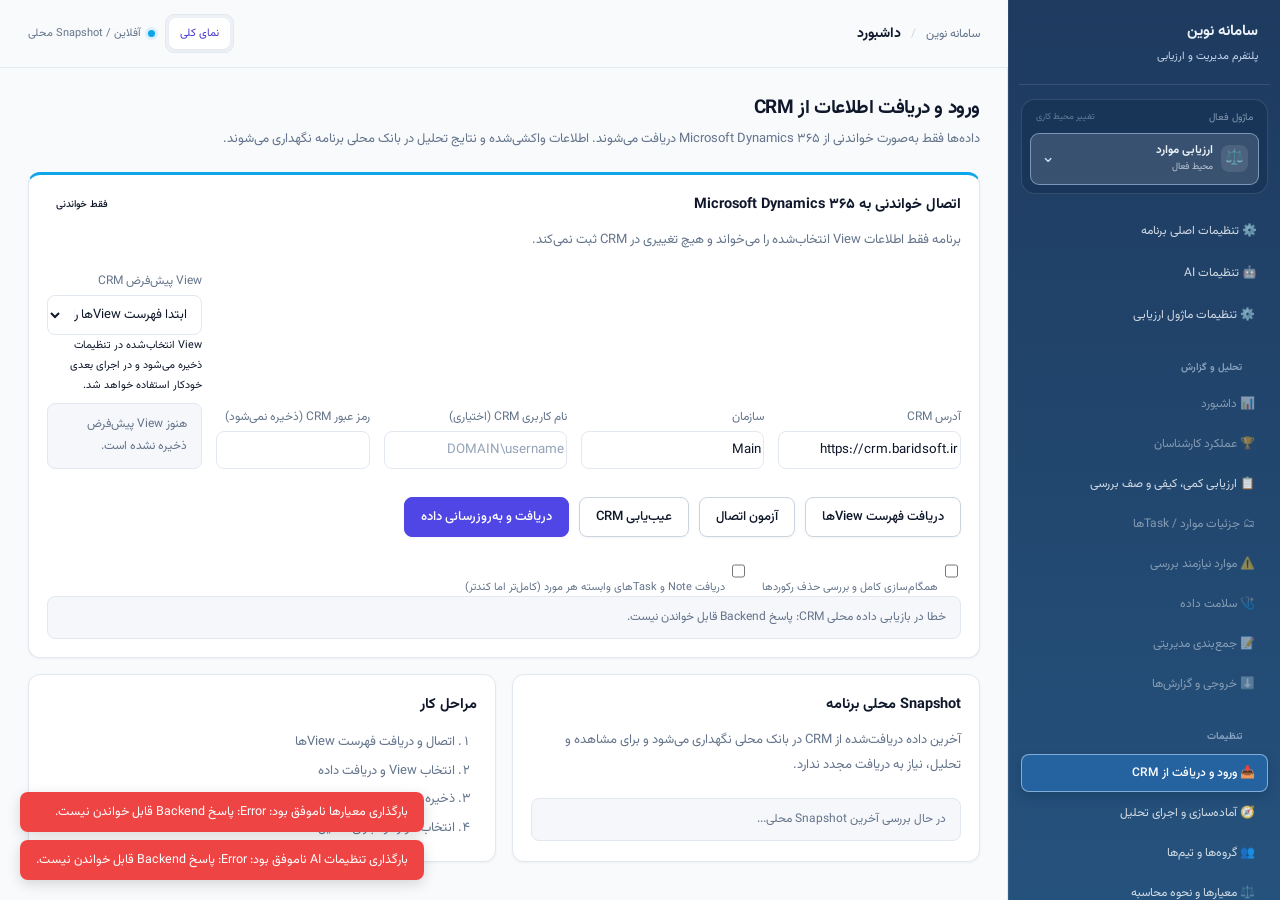
==== commit c1b088b6: "نسخه ۱.۹.۹۹" ====
--- a/ui/index.html
+++ b/ui/index.html
@@ -26,6 +26,7 @@
         <span class="module-chevron">⌄</span>
       </button>
       <div id="module-picker-menu" class="module-picker-menu" role="listbox" aria-label="فهرست ماژول‌ها">
+        <button type="button" class="module-option" data-module="case-planning" onclick="activateModule('case-planning')"><span class="module-icon">🗓️</span><span class="module-copy"><strong>برنامه‌ریزی موارد</strong><small>دریافت مستقل از CRM</small></span></button>
         <button type="button" class="module-option active" data-module="crm-quality" onclick="activateModule('crm-quality')">
           <span class="module-icon">⚖️</span>
           <span class="module-copy"><strong>ارزیابی موارد</strong><small>تحلیل Notes و Tasks</small></span>
@@ -64,6 +65,7 @@
       <div class="nav-section-title">مدیریت پروژه‌ها</div>
       <div class="module-empty-state">قابلیت‌های مدیریت پروژه‌ها در دست توسعه است.</div>
     </div>
+    <div class="module-menu" data-module-menu="case-planning"><div class="nav-section-title">برنامه‌ریزی موارد</div><div class="nav-item" data-page="planning-settings">⚙️ تنظیمات و دریافت از CRM</div></div>
 
     <div class="spacer"></div>
     <div class="status-pill" id="dataset-status">داده CRM هنوز دریافت نشده است.</div>
@@ -711,7 +713,26 @@
 
 <div class="toast-container" id="toast-container"></div>
 
+<template id="planning-page-template">
+<section class="page" id="page-planning-settings">
+  <h1 class="page-title">تنظیمات برنامه‌ریزی موارد</h1>
+  <p class="page-sub">View و داده‌های این ماژول مستقل از ارزیابی هستند. دریافت اول اولیه و دریافت‌های بعدی فقط جدید و تغییرکرده‌اند.</p>
+  <div class="card"><div class="row">
+    <div class="field"><label for="planning-url">آدرس CRM</label><input id="planning-url" dir="ltr"></div>
+    <div class="field"><label for="planning-org">سازمان</label><input id="planning-org" dir="ltr"></div>
+    <div class="field"><label for="planning-api">نسخه API</label><input id="planning-api" dir="ltr"></div>
+  </div><details><summary>ورود اختیاری CRM؛ در غیر این صورت هویت Windows جاری</summary><div class="row"><div class="field"><label for="planning-username">نام کاربری</label><input id="planning-username" dir="ltr" autocomplete="username"></div><div class="field"><label for="planning-password">رمز عبور</label><input id="planning-password" type="password" autocomplete="current-password"></div></div><p>رمز این فرم در تنظیمات ذخیره نمی‌شود.</p></details>
+    <button class="btn" id="planning-list" onclick="loadPlanningViews()">دریافت فهرست Viewها</button>
+    <div class="field"><label for="planning-view">View پیش‌فرض</label><select id="planning-view"><option value="">ابتدا فهرست را دریافت کنید</option></select></div>
+    <button class="btn primary" onclick="savePlanningSettings()">ذخیره View پیش‌فرض</button><p id="planning-saved" aria-live="polite"></p>
+  </div>
+  <div class="card"><p id="planning-last-update"></p><p>انتخاب در فهرست بدون زدن «ذخیره» روی دریافت اثر ندارد. خروج از برنامه View ذخیره‌شده را تغییر نمی‌دهد.</p><button class="btn primary" id="planning-sync" onclick="syncPlanningView()">دریافت و به‌روزرسانی داده‌ها</button><p id="planning-progress" aria-live="polite"></p><p>حذف رکوردها یا خروج آن‌ها از شرط View با دریافت افزایشی تشخیص داده نمی‌شود؛ این مرحله فقط افزودن و به‌روزرسانی است.</p></div>
+</section>
+</template>
+
 <script src="./management.js"></script>
+<script src="./planning.js"></script>
+<script src="./settings.js"></script>
 <script src="./app.js"></script>
 </body>
 </html>
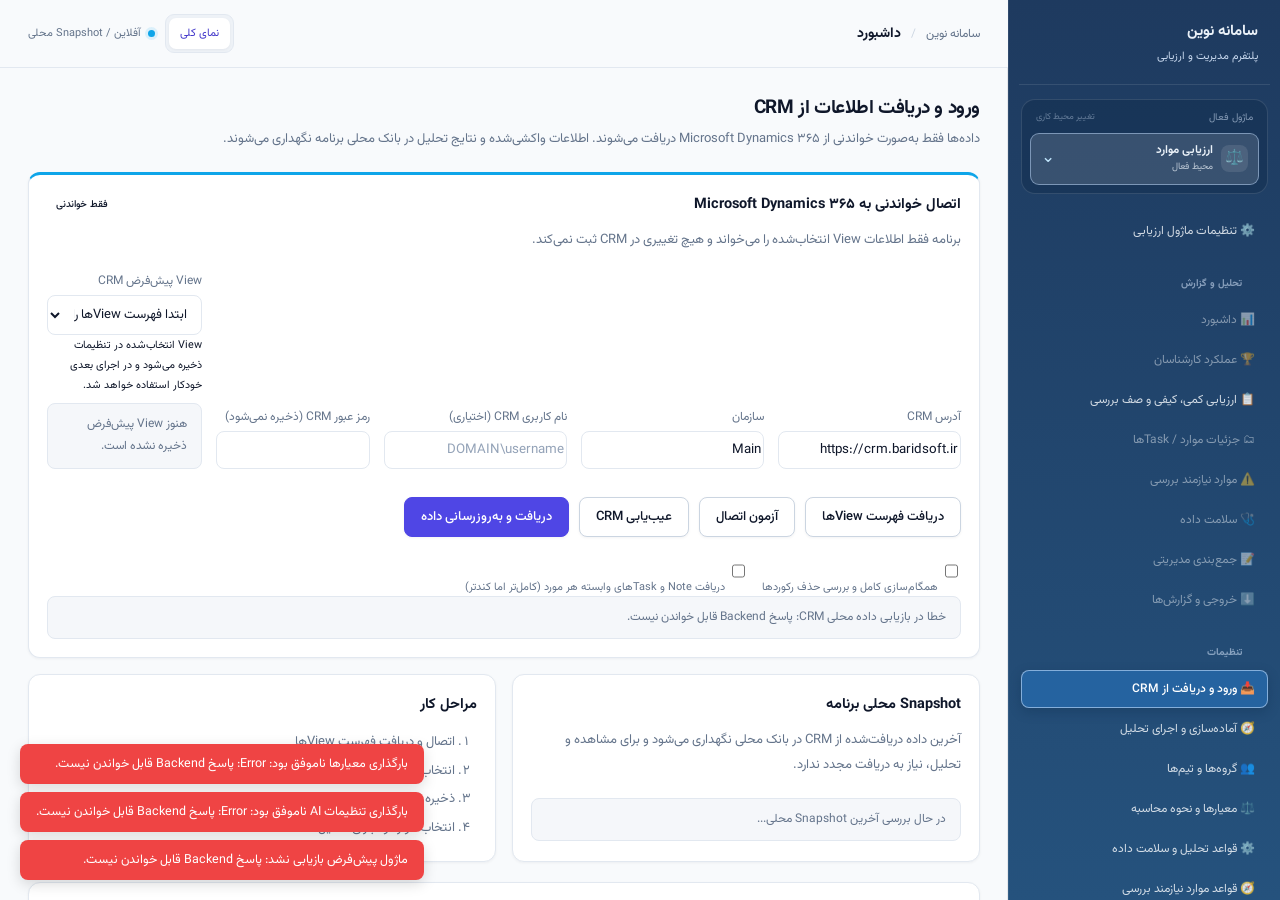
==== commit f5f7587a: "نسخه ۱.۹.۹۹" ====
--- a/ui/index.html
+++ b/ui/index.html
@@ -733,6 +733,7 @@
 <script src="./management.js"></script>
 <script src="./planning.js"></script>
 <script src="./settings.js"></script>
+<script src="./cached-data.js"></script>
 <script src="./app.js"></script>
 </body>
 </html>
--- a/ui/styles.css
+++ b/ui/styles.css
@@ -312,6 +312,10 @@
   opacity: .55;
 }
 #sidebar .spacer { flex: 1; }
+.sidebar-shared-settings { flex-shrink: 0; border-top: 1px solid rgba(255,255,255,.2); padding-top: 8px; }
+.cached-table-scroll { overflow: auto; max-height: 520px; }
+.cached-table-scroll th { position: sticky; top: 0; background: var(--surface, #fff); z-index: 1; }
+.cached-event { margin: 8px 0; padding: 8px; border: 1px solid var(--border, #e2e8f0); border-radius: 8px; white-space: pre-wrap; overflow-wrap: anywhere; }
 #sidebar .status-pill {
   margin: 10px 18px;
   padding: 8px 10px;
